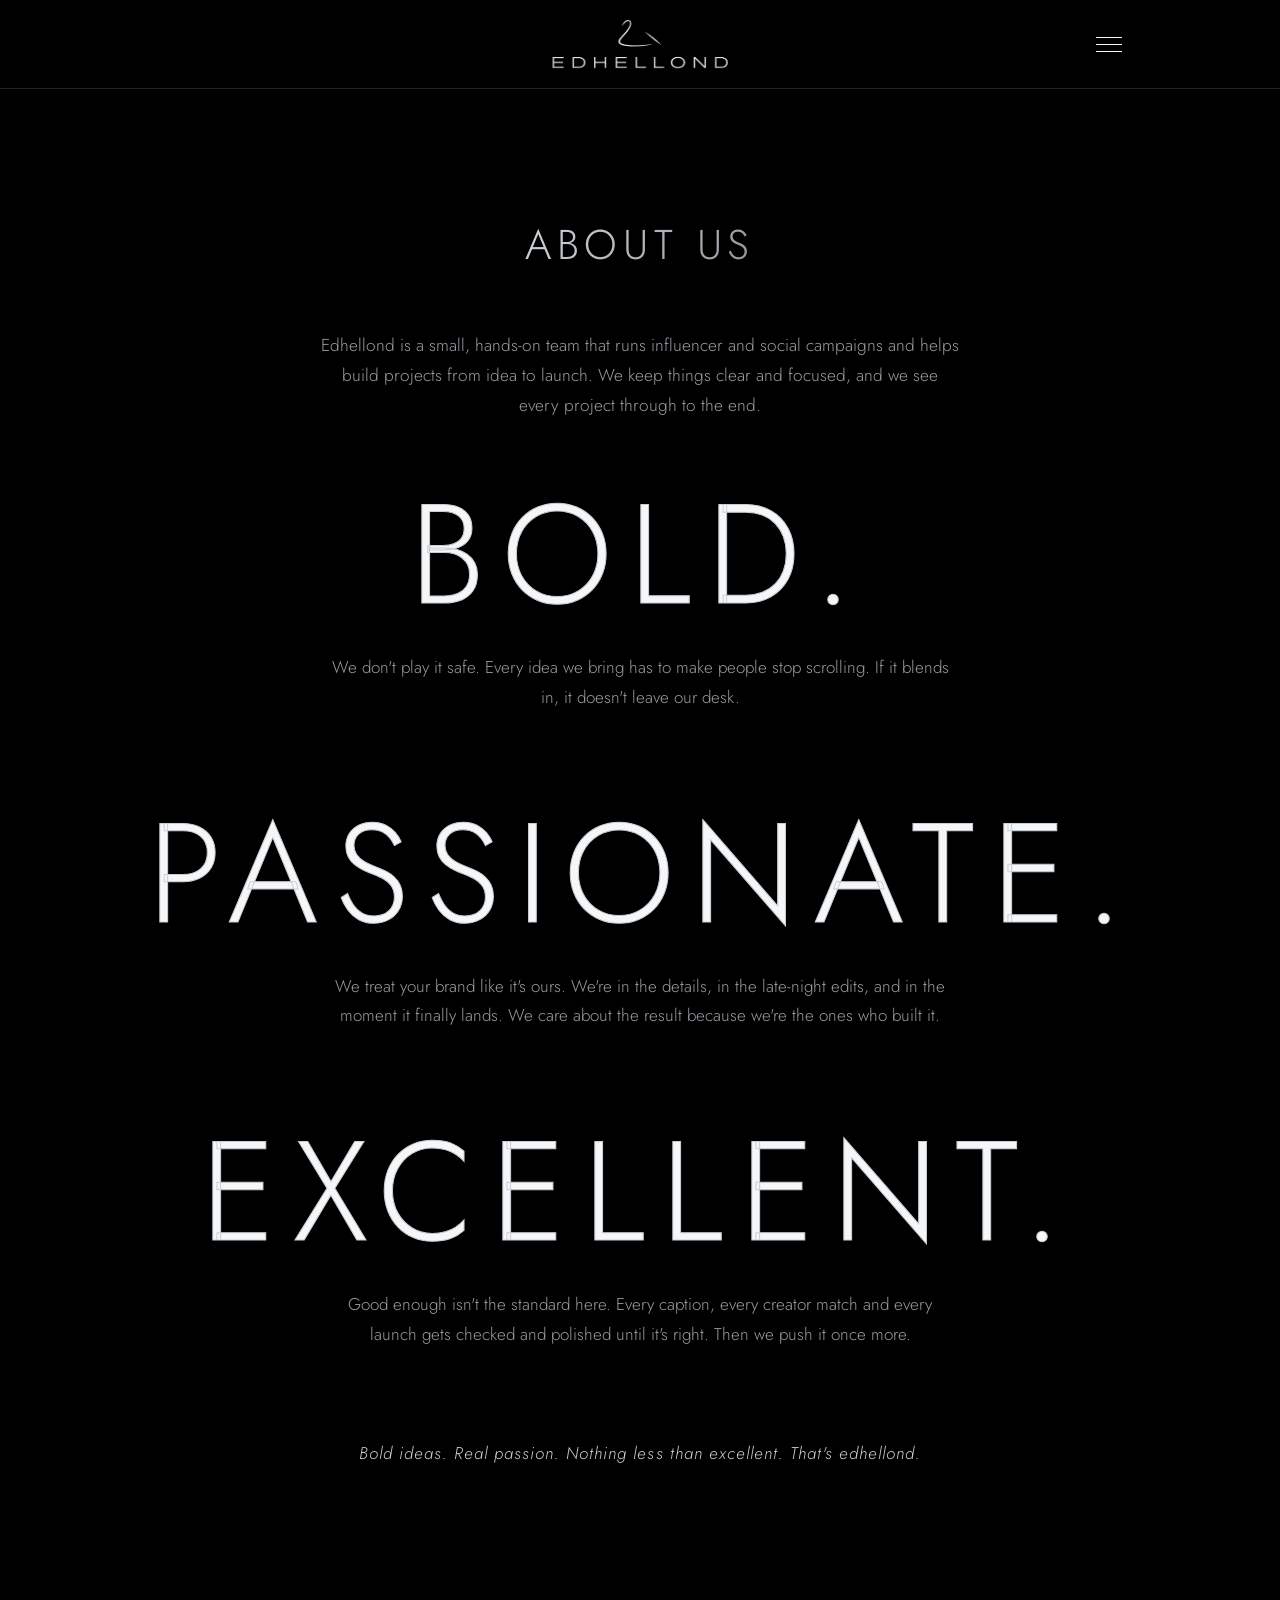
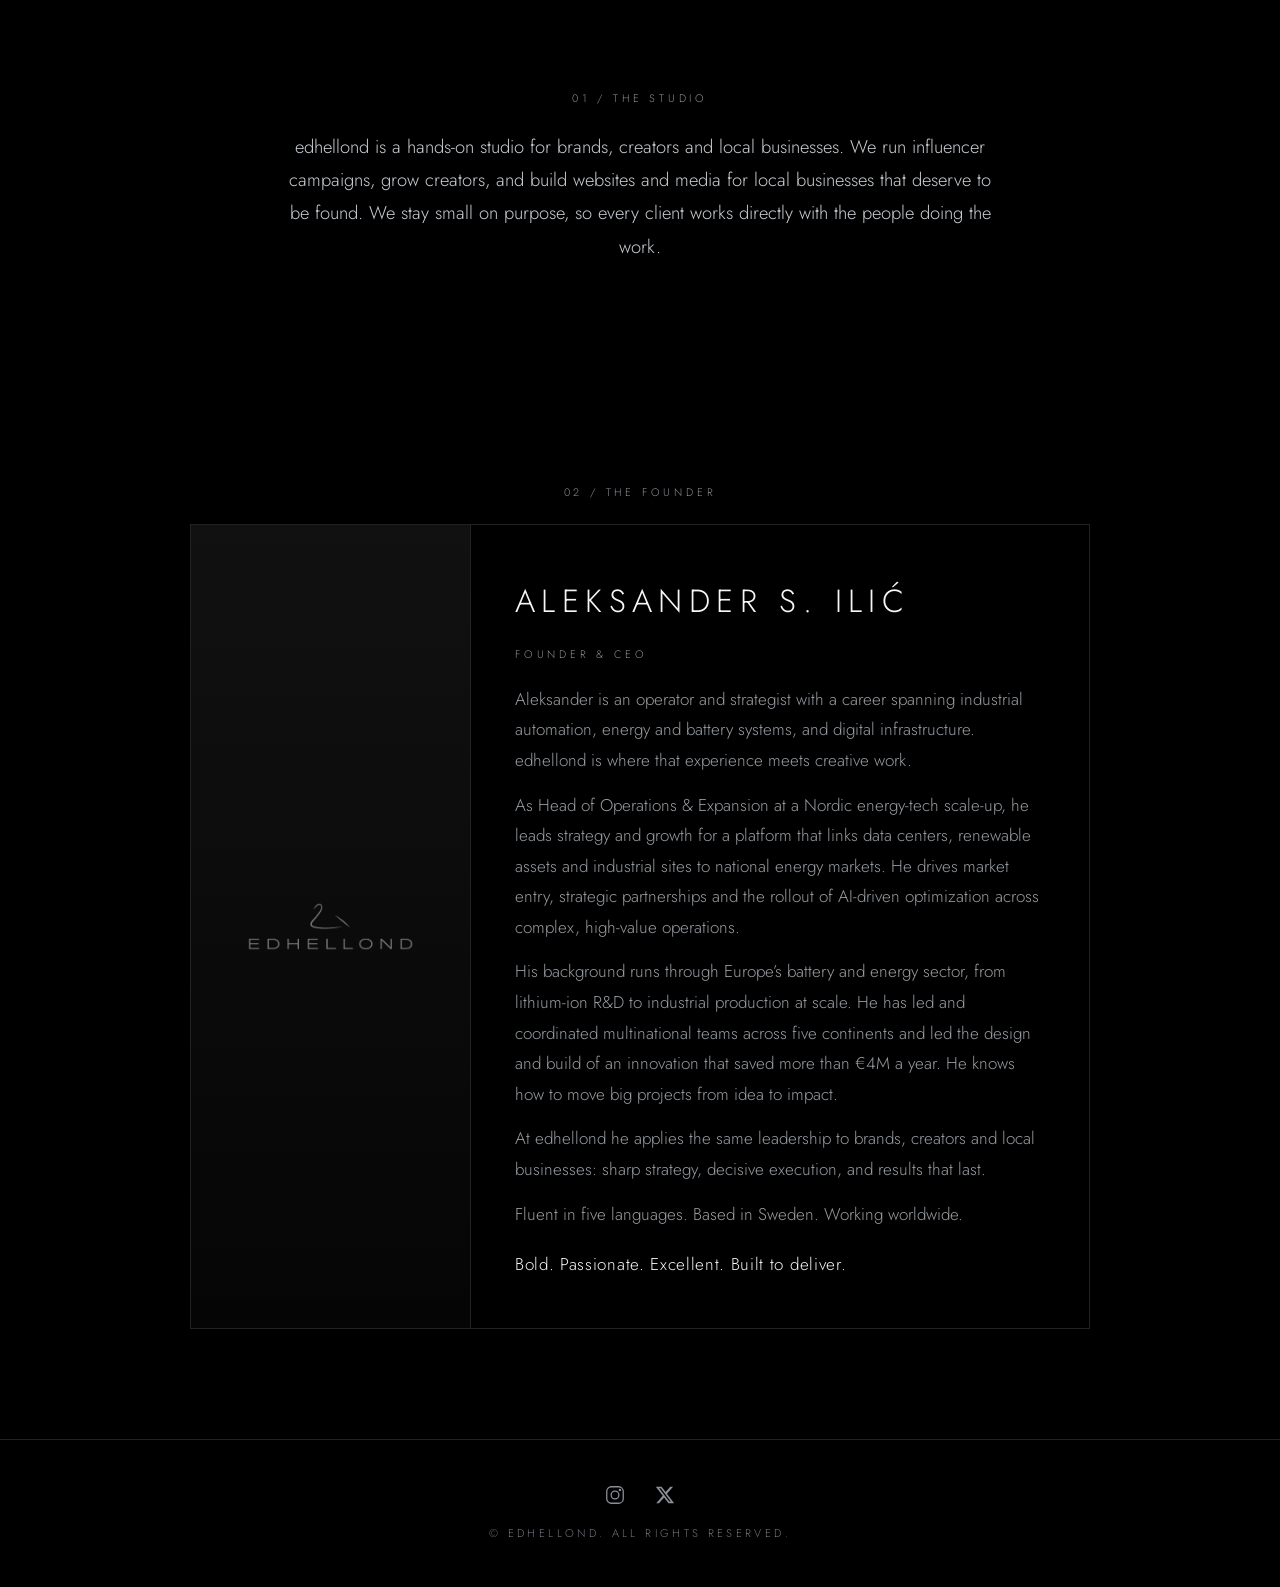
==== about.html @ 2d98a07f "Founder bio" ====
<!DOCTYPE html>
<html lang="en">
<head>
  <meta charset="UTF-8">
  <meta name="viewport" content="width=device-width, initial-scale=1.0">
  <title>About us | edhellond studio</title>
  <link rel="icon" href="/assets/logo.png">
  <meta name="description" content="Edhellond helps with influencer marketing, social media management, and project development. From campaigns to custom builds.">
  <link rel="preconnect" href="https://fonts.googleapis.com">
  <link href="https://fonts.googleapis.com/css2?family=Jost:wght@300;400&display=swap" rel="stylesheet">
  <link href="https://fonts.googleapis.com/css2?family=Montserrat:wght@300&text=J&display=swap" rel="stylesheet">
  <link rel="stylesheet" href="/styles.css?v=15">
  <link rel="canonical" href="https://edhellond.com/about.html">
  <meta property="og:type" content="website">
  <meta property="og:site_name" content="Edhellond">
  <meta property="og:title" content="Campaigns that move people. Projects that actually ship.">
  <meta property="og:description" content="Edhellond runs influencer campaigns, builds projects, and gets local businesses online with websites, Google and socials. Bold. Passionate. Excellent.">
  <meta property="og:url" content="https://edhellond.com/about.html">
  <meta property="og:image" content="https://edhellond.com/assets/share.png">
  <meta property="og:image:width" content="1200">
  <meta property="og:image:height" content="630">
  <meta name="twitter:card" content="summary_large_image">
  <meta name="twitter:site" content="@edhellondstudio">
  <meta name="twitter:title" content="Campaigns that move people. Projects that actually ship.">
  <meta name="twitter:description" content="Edhellond runs influencer campaigns, builds projects, and gets local businesses online with websites, Google and socials. Bold. Passionate. Excellent.">
  <meta name="twitter:image" content="https://edhellond.com/assets/share.png">
</head>
<body>
  <header>
    <div class="container" style="display:flex; justify-content:space-between; align-items:center;">
      <a href="/" class="logo"><img src="/assets/logo.png" alt="Edhellond"></a>
      <nav style="display:flex; align-items:center;">
        <button class="menu-btn" aria-label="Open menu"><span></span><span></span><span></span></button>
      </nav>
    </div>
  </header>

  <main>
    <section class="page">
      <div class="container">
        <h1>About us</h1>
        <div class="prose"><p>Edhellond is a small, hands-on team that runs influencer and social campaigns and helps build projects from idea to launch. We keep things clear and focused, and we see every project through to the end.</p></div>
      </div>
    </section>
    <section class="values">
      <div class="container">
        <div class="v reveal"><div class="word">Bold.</div><p>We don't play it safe. Every idea we bring has to make people stop scrolling. If it blends in, it doesn't leave our desk.</p></div>
        <div class="v reveal"><div class="word">Passionate.</div><p>We treat your brand like it's ours. We're in the details, in the late-night edits, and in the moment it finally lands. We care about the result because we're the ones who built it.</p></div>
        <div class="v reveal"><div class="word">Excellent.</div><p>Good enough isn't the standard here. Every caption, every creator match and every launch gets checked and polished until it's right. Then we push it once more.</p></div>
        <p class="closing reveal">Bold ideas. Real passion. Nothing less than excellent. That's edhellond.</p>
      </div>
    </section>

    <section class="studio">
      <div class="container reveal">
        <span class="chap">01 / The studio</span>
        <p class="lead">edhellond is a hands-on studio for brands, creators and local businesses. We run influencer campaigns, grow creators, and build websites and media for local businesses that deserve to be found. We stay small on purpose, so every client works directly with the people doing the work.</p>
      </div>
    </section>

    <section class="founder">
      <div class="container reveal">
        <span class="chap">02 / The founder</span>
        <div class="fcard">
          <div class="fimg"><img src="/assets/logo.png" alt=""></div>
          <div class="ftext">
            <h3>Aleksander S. Ilić</h3>
            <span class="role">Founder &amp; CEO</span>
            <p>Aleksander is an operator and strategist with a career spanning industrial automation, energy and battery systems, and digital infrastructure. edhellond is where that experience meets creative work.</p>
            <p>As Head of Operations &amp; Expansion at a Nordic energy-tech scale-up, he leads strategy and growth for a platform that links data centers, renewable assets and industrial sites to national energy markets. He drives market entry, strategic partnerships and the rollout of AI-driven optimization across complex, high-value operations.</p>
            <p>His background runs through Europe’s battery and energy sector, from lithium-ion R&amp;D to industrial production at scale. He has led and coordinated multinational teams across five continents and led the design and build of an innovation that saved more than €4M a year. He knows how to move big projects from idea to impact.</p>
            <p>At edhellond he applies the same leadership to brands, creators and local businesses: sharp strategy, decisive execution, and results that last.</p>
            <p>Fluent in five languages. Based in Sweden. Working worldwide.</p>
            <p class="sign">Bold. Passionate. Excellent. Built to deliver.</p>
          </div>
        </div>
      </div>
    </section>

  </main>

  <footer>
    <div class="container">
      <div class="social"><a href="https://instagram.com/edhellond.studio" target="_blank" rel="noopener" aria-label="Instagram"><svg viewBox="0 0 24 24" width="22" height="22" fill="none" stroke="currentColor" stroke-width="1.4" aria-hidden="true"><rect x="3" y="3" width="18" height="18" rx="5"/><circle cx="12" cy="12" r="4.2"/><circle cx="17.4" cy="6.6" r="0.6" fill="currentColor"/></svg></a><a href="https://x.com/edhellondstudio" target="_blank" rel="noopener" aria-label="X"><svg viewBox="0 0 24 24" width="22" height="22" fill="currentColor" aria-hidden="true"><path d="M17.75 3h3.07l-6.7 7.66L22 21h-6.17l-4.83-6.32L5.47 21H2.4l7.17-8.2L2 3h6.33l4.37 5.77L17.75 3zm-1.08 16.2h1.7L7.4 4.73H5.58L16.67 19.2z"/></svg></a></div>
      <p>© Edhellond. All rights reserved.</p>
    </div>
  </footer>
  <div class="backdrop" onclick="toggleMenu(false)"></div>
  <aside class="side-menu" aria-label="Menu">
    <div class="top"><img src="/assets/logo.png" alt="Edhellond"><button class="menu-close" aria-label="Close menu" onclick="event.stopPropagation();toggleMenu(false)">&times;</button></div>
    <a class="item" href="/services.html">Services</a>
    <a class="item" href="/creators.html">Creators</a>
    <a class="item" href="/how.html">How we work</a>
    <a class="item" href="/about.html">About us</a>
    <a class="item" href="/contact.html">Contact</a>
    <a class="item" href="/faq.html">FAQs</a>
  </aside>
  <script>
    (function(){
      var menu=document.querySelector('.side-menu'),bd=document.querySelector('.backdrop'),btn=document.querySelector('.menu-btn'),pinned=false,t;
      function set(o){menu.classList.toggle('open',o);bd.classList.toggle('open',o&&pinned);}
      function enter(){clearTimeout(t);if(!pinned)set(true);}
      function leave(){if(pinned)return;t=setTimeout(function(){set(false);},250);}
      window.toggleMenu=function(o){pinned=!!o;set(!!o);};
      btn.addEventListener('mouseenter',enter);btn.addEventListener('mouseleave',leave);
      menu.addEventListener('mouseenter',enter);menu.addEventListener('mouseleave',leave);
      btn.addEventListener('click',function(e){e.stopPropagation();toggleMenu(true);});
      document.addEventListener('click',function(e){if(pinned&&!menu.contains(e.target))toggleMenu(false);});
      document.addEventListener('keydown',function(e){if(e.key==='Escape')toggleMenu(false);});
    })();
  </script>
  <script>
    (function(){
      var io=new IntersectionObserver(function(es){es.forEach(function(e){if(e.isIntersecting){e.target.classList.add('in');e.target.querySelectorAll('.word').forEach(function(w){w.classList.add('on');});}});},{threshold:.2});
      document.querySelectorAll('.reveal').forEach(function(el){io.observe(el);});
    })();
  </script>
</body>
</html>
---- styles.css ----
:root {
      --bg: #000;
      --surface: #0c0d0e;
      --surface-2: #121416;
      --text: #e9ebed;
      --muted: #979ca1;
      --silver: #c9ced3;
      --silver-hi: #f4f6f8;
      --silver-lo: #6f757b;
      --border: #1f2326;
      --metal: linear-gradient(135deg, #f4f6f8 0%, #c9ced3 40%, #8a9096 65%, #e3e6e9 100%);
    }
    * { box-sizing: border-box; margin: 0; padding: 0; }
    html { scroll-behavior: smooth; }
    body {
      background: var(--bg);
      color: var(--text);
      font-family: "Jost", system-ui, -apple-system, "Segoe UI", Roboto, Helvetica, Arial, sans-serif;
      font-weight: 300;
      line-height: 1.75;
      font-size: 17px;
      -webkit-font-smoothing: antialiased;
    }
    .container { max-width: 1040px; margin: 0 auto; padding: 0 28px; }
    header {
      position: sticky; top: 0; z-index: 10;
      padding: 18px 0;
      background: rgba(0,0,0,0.85);
      backdrop-filter: blur(10px);
      border-bottom: 1px solid var(--border);
    }
    .logo { display: block; line-height: 0; }
    .logo img { height: 52px; width: auto; display: block; }
    nav a {
      color: var(--muted); text-decoration: none; margin-left: 36px;
      font-size: 0.75rem; letter-spacing: 0.3em; text-transform: uppercase;
      transition: color 0.3s;
    }
    nav a:hover { color: var(--silver-hi); }
    .hero {
      padding: 160px 0 130px; text-align: center;
      background: radial-gradient(ellipse at 50% 0%, rgba(201,206,211,0.08), transparent 60%);
      border-bottom: 1px solid var(--border);
    }
    .eyebrow {
      display: inline-block; font-size: 0.72rem; letter-spacing: 0.4em;
      text-transform: uppercase; color: var(--silver-lo); margin-bottom: 32px;
    }
    .hero h1 {
      font-size: clamp(1.9rem, 4.6vw, 3.4rem);
      font-weight: 300; letter-spacing: 0.12em; text-transform: uppercase;
      line-height: 1.25; margin-bottom: 32px;
      background: var(--metal); -webkit-background-clip: text; background-clip: text; color: transparent;
    }
    .hero h1 .j { font-family: "Montserrat", "Jost", sans-serif; font-weight: 300; display: inline-block; line-height: 1em; clip-path: inset(-1em -1em 0.142em -1em); }
    .hero p { font-size: 1.1rem; color: var(--muted); max-width: 580px; margin: 0 auto 48px; }
    .btn {
      display: inline-block; background: transparent; color: var(--silver-hi);
      border: 1px solid var(--silver-lo); padding: 15px 40px; text-decoration: none;
      font-weight: 400; font-size: 0.75rem; letter-spacing: 0.3em; text-transform: uppercase;
      transition: background 0.3s, color 0.3s, border-color 0.3s;
    }
    .btn:hover { background: var(--silver-hi); color: #000; border-color: var(--silver-hi); }
    section { padding: 110px 0; }
    h2 {
      font-size: 0.82rem; font-weight: 400; letter-spacing: 0.4em; text-transform: uppercase;
      color: var(--silver); margin-bottom: 60px; text-align: center;
    }
    h2::after { content: ""; display: block; width: 40px; height: 1px; margin: 20px auto 0; background: var(--metal); }
    .services {
      display: grid; grid-template-columns: repeat(auto-fit, minmax(280px, 1fr));
      gap: 1px; background: var(--border); border: 1px solid var(--border);
    }
    .card { background: var(--surface); padding: 48px 38px; transition: background 0.3s; }
    .card:hover { background: var(--surface-2); }
    .card h3 {
      margin-bottom: 16px; font-weight: 400; font-size: 0.9rem;
      color: var(--silver-hi); letter-spacing: 0.22em; text-transform: uppercase;
    }
    .card p { color: var(--muted); font-size: 0.98rem; }
    .contact {
      text-align: center; background: linear-gradient(180deg, var(--surface-2), var(--surface));
      border: 1px solid var(--border); padding: 80px 32px;
    }
    footer {
      padding: 44px 0; text-align: center; color: var(--silver-lo);
      font-size: 0.7rem; letter-spacing: 0.3em; text-transform: uppercase;
      border-top: 1px solid var(--border);
    }
    @media (max-width: 600px) {
      .hero { padding: 100px 0 80px; }
      .logo img { height: 40px; }
      nav { display: none; }
    }
    .menu-btn { background: none; border: 0; cursor: pointer; padding: 10px; margin-left: 28px; display: flex; flex-direction: column; gap: 6px; }
    .menu-btn span { display: block; width: 26px; height: 1px; background: var(--silver-hi); }
    .side-menu {
      position: fixed; top: 0; right: 0; height: 100vh; width: min(360px, 86vw); z-index: 50;
      background: #000; border-left: 1px solid var(--silver-lo);
      transform: translateX(100%); transition: transform 0.4s ease;
      padding: 32px 40px; display: flex; flex-direction: column;
    }
    .side-menu.open { transform: translateX(0); }
    .side-menu .top { display: flex; justify-content: space-between; align-items: center; margin-bottom: 64px; }
    .side-menu .top img { height: 34px; }
    .menu-close { background: none; border: 0; color: var(--silver-hi); font-size: 1.6rem; font-weight: 300; cursor: pointer; line-height: 1; }
    .side-menu a.item {
      color: var(--silver-hi); text-decoration: none; font-size: 0.9rem; letter-spacing: 0.3em;
      text-transform: uppercase; padding: 14px 0; position: relative; width: fit-content;
    }
    .side-menu a.item::after { content: ""; position: absolute; left: 0; bottom: 8px; height: 1px; width: 0; background: var(--metal); transition: width 0.3s; }
    .side-menu a.item:hover::after { width: 32px; }
    .backdrop { position: fixed; inset: 0; background: rgba(0,0,0,0.6); opacity: 0; pointer-events: none; transition: opacity 0.4s; z-index: 40; }
    .backdrop.open { opacity: 1; pointer-events: auto; }
    .page { padding: 120px 0 64px; }
    .page h1 { font-size: clamp(1.6rem, 3.6vw, 2.6rem); font-weight: 300; letter-spacing: 0.14em; text-transform: uppercase; text-align: center; margin-bottom: 48px; background: var(--metal); -webkit-background-clip: text; background-clip: text; color: transparent; }
    .page .prose { max-width: 640px; margin: 0 auto; color: var(--muted); font-size: 1.08rem; text-align: center; }
    .page .prose a { color: var(--silver-hi); }
    .faq { max-width: 680px; margin: 0 auto; border-top: 1px solid var(--border); }
    .faq div { padding: 28px 0; border-bottom: 1px solid var(--border); }
    .faq h3 { font-weight: 400; font-size: 0.9rem; letter-spacing: 0.22em; text-transform: uppercase; color: var(--silver-hi); margin-bottom: 8px; }
    .faq p { color: var(--muted); }
    @media (max-width: 600px) { nav a { display: none; } nav { display: flex !important; } }
    header { position: sticky; }
    header .container { position: static; justify-content: flex-end !important; min-height: 52px; }
    header .logo { position: absolute; left: 50vw; top: 50%; transform: translate(-50%, -50%); }
    @media (max-width: 600px) { header .container { min-height: 40px; } }
    /* v4 bold expansion */
    .hero h1 { font-size: clamp(2.4rem, 6.4vw, 5.6rem); line-height: 1.08; }
    .hero h1 .ln { display:block; opacity:0; transform:translateY(24px); animation: rise 1s ease forwards; }
    .hero h1 .ln:nth-child(2){ animation-delay:.35s; }
    @keyframes rise { to { opacity:1; transform:none; } }
    .ticker { overflow:hidden; border-top:1px solid var(--border); border-bottom:1px solid var(--border); padding:26px 0; white-space:nowrap; }
    .ticker .track { display:inline-block; animation: tick 28s linear infinite; }
    .ticker span { font-size: clamp(1.6rem,4vw,3rem); letter-spacing:.25em; text-transform:uppercase; color:transparent; -webkit-text-stroke:1px var(--silver); margin-right:.8em; }
    @keyframes tick { to { transform: translateX(-50%); } }
    .values .word { font-size: clamp(3rem, 11vw, 9rem); letter-spacing:.12em; text-transform:uppercase; color:transparent; -webkit-text-stroke:1px var(--silver); transition: color 1s ease; line-height:1; text-align:center; }
    .values .word.on { color: var(--silver-hi); }
    .values .v { margin-bottom:90px; }
    .values .v p { max-width:620px; margin:28px auto 0; text-align:center; color:var(--muted); }
    .closing { text-align:center; color:var(--silver); font-style:italic; letter-spacing:.06em; max-width:700px; margin:56px auto 0; }
    .sub { text-align:center; color:var(--muted); max-width:640px; margin:-30px auto 50px; }
    .center { text-align:center; margin-top:44px; }
    .steps { display:grid; grid-template-columns:repeat(auto-fit,minmax(240px,1fr)); gap:40px; counter-reset:s; }
    .steps div { border-top:1px solid var(--silver-lo); padding-top:26px; }
    .steps div::before { counter-increment:s; content:"0" counter(s); display:block; font-size:2.4rem; color:transparent; -webkit-text-stroke:1px var(--silver); margin-bottom:14px; }
    .steps h3 { font-weight:400; font-size:.9rem; letter-spacing:.22em; text-transform:uppercase; color:var(--silver-hi); margin-bottom:12px; }
    .steps p { color:var(--muted); }
    .reveal { opacity:0; transform:translateY(30px); transition: opacity 1s ease, transform 1s ease; }
    .reveal.in { opacity:1; transform:none; }
    .social { display:flex; gap:28px; justify-content:center; margin-top:28px; font-size:.75rem; letter-spacing:.3em; text-transform:uppercase; }
    .social a { color:var(--silver); text-decoration:none; border-bottom:1px solid var(--silver-lo); padding-bottom:4px; }
    .social .soon { color:var(--silver-lo); }
    footer .social { margin:0 0 18px; }
    .logo img { animation: shimmer 6s ease-in-out infinite; }
    @keyframes shimmer { 0%,100%{filter:brightness(1)} 50%{filter:brightness(1.35)} }
    @media (prefers-reduced-motion: reduce){ .reveal,.hero h1 .ln{opacity:1;transform:none;animation:none} .ticker .track,.logo img{animation:none} }
    #creators .card:last-child { grid-column: 1 / -1; }
    .hero h1 .ln, .hero h1 .j { background: var(--metal); -webkit-background-clip: text; background-clip: text; color: transparent; }
    .services.four { grid-template-columns: repeat(auto-fit, minmax(220px, 1fr)); }
    .social a { border:0; padding:0; color:#8a9096; display:inline-flex; transition: color .3s, transform .3s; }
    .social a:hover { color:#f4f6f8; transform: translateY(-2px); }
    .chap { display:block; text-align:center; font-size:.68rem; letter-spacing:.35em; text-transform:uppercase; color:#8a9096; margin-bottom:22px; }
    .problem { padding: 40px 0 110px; text-align:center; }
    .problem .pl { font-size: clamp(1.4rem, 3.6vw, 2.6rem); font-weight:300; letter-spacing:.1em; text-transform:uppercase; color:var(--silver); line-height:1.4; }
    .problem .fix { margin-top:34px; font-style:italic; color:#f4f6f8; letter-spacing:.08em; font-size:1.15rem; }
    .cmp { display:grid; grid-template-columns:repeat(auto-fit,minmax(280px,1fr)); gap:1px; background:var(--border); border:1px solid var(--border); max-width:900px; margin:0 auto; }
    .cmp .c { background:#000; padding:48px 40px; }
    .cmp h3 { font-weight:400; font-size:.85rem; letter-spacing:.25em; text-transform:uppercase; margin-bottom:22px; }
    .cmp p { margin-bottom:10px; }
    .cmp .old, .cmp .old h3 { color:#6f757b; }
    .cmp .new, .cmp .new h3 { color:#f4f6f8; }
    body { animation: pagein .4s ease both; }
    @keyframes pagein { from { opacity:0; } to { opacity:1; } }
    .teasers { display:grid; grid-template-columns:repeat(auto-fit,minmax(230px,1fr)); gap:24px; }
    .teaser { display:block; text-decoration:none; border:1px solid var(--border); padding:40px 32px; transition: border-color .4s, background .4s; }
    .teaser:hover { border-color:#8a9096; background:var(--surface); }
    .teaser h3 { font-weight:400; font-size:.9rem; letter-spacing:.25em; text-transform:uppercase; color:#f4f6f8; margin-bottom:14px; }
    .teaser p { color:var(--muted); margin-bottom:28px; }
    .teaser .go { font-size:.7rem; letter-spacing:.3em; text-transform:uppercase; color:#8a9096; }
    .teaser .go i { font-style:normal; display:inline-block; transition: transform .4s; }
    .teaser:hover .go i { transform: translateX(6px); }
    .page + section { padding-top: 0; }
    .teasers { grid-template-columns: repeat(4, 1fr); }
    @media (max-width: 900px) { .teasers { grid-template-columns: repeat(2, 1fr); } }
    @media (max-width: 520px) { .teasers { grid-template-columns: 1fr; } }
    .studio .lead { max-width:720px; margin:0 auto; text-align:center; color:var(--silver); font-size:1.15rem; line-height:1.8; }
    .fcard { display:grid; grid-template-columns: 280px 1fr; border:1px solid var(--border); max-width:900px; margin:0 auto; }
    .fimg { background:linear-gradient(180deg,#111,#050505); display:flex; align-items:center; justify-content:center; min-height:300px; border-right:1px solid var(--border); }
    .fimg img { width:60%; opacity:.5; }
    .ftext { padding:48px 44px; display:flex; flex-direction:column; justify-content:center; }
    .ftext .role { display:block; margin-top:-4px; font-size:.68rem; letter-spacing:.35em; text-transform:uppercase; color:#8a9096; margin-bottom:20px; }
    .ftext h3 { font-weight:300; font-size:2rem; letter-spacing:.2em; text-transform:uppercase; color:#f4f6f8; margin-bottom:20px; }
    .ftext p { color:var(--muted); line-height:1.8; }
    @media (max-width:700px){ .fcard{grid-template-columns:1fr} .fimg{border-right:0;border-bottom:1px solid var(--border);min-height:200px} }
    .ftext p + p { margin-top:14px; } .ftext .sign { color:#f4f6f8; margin-top:20px; letter-spacing:.04em; }
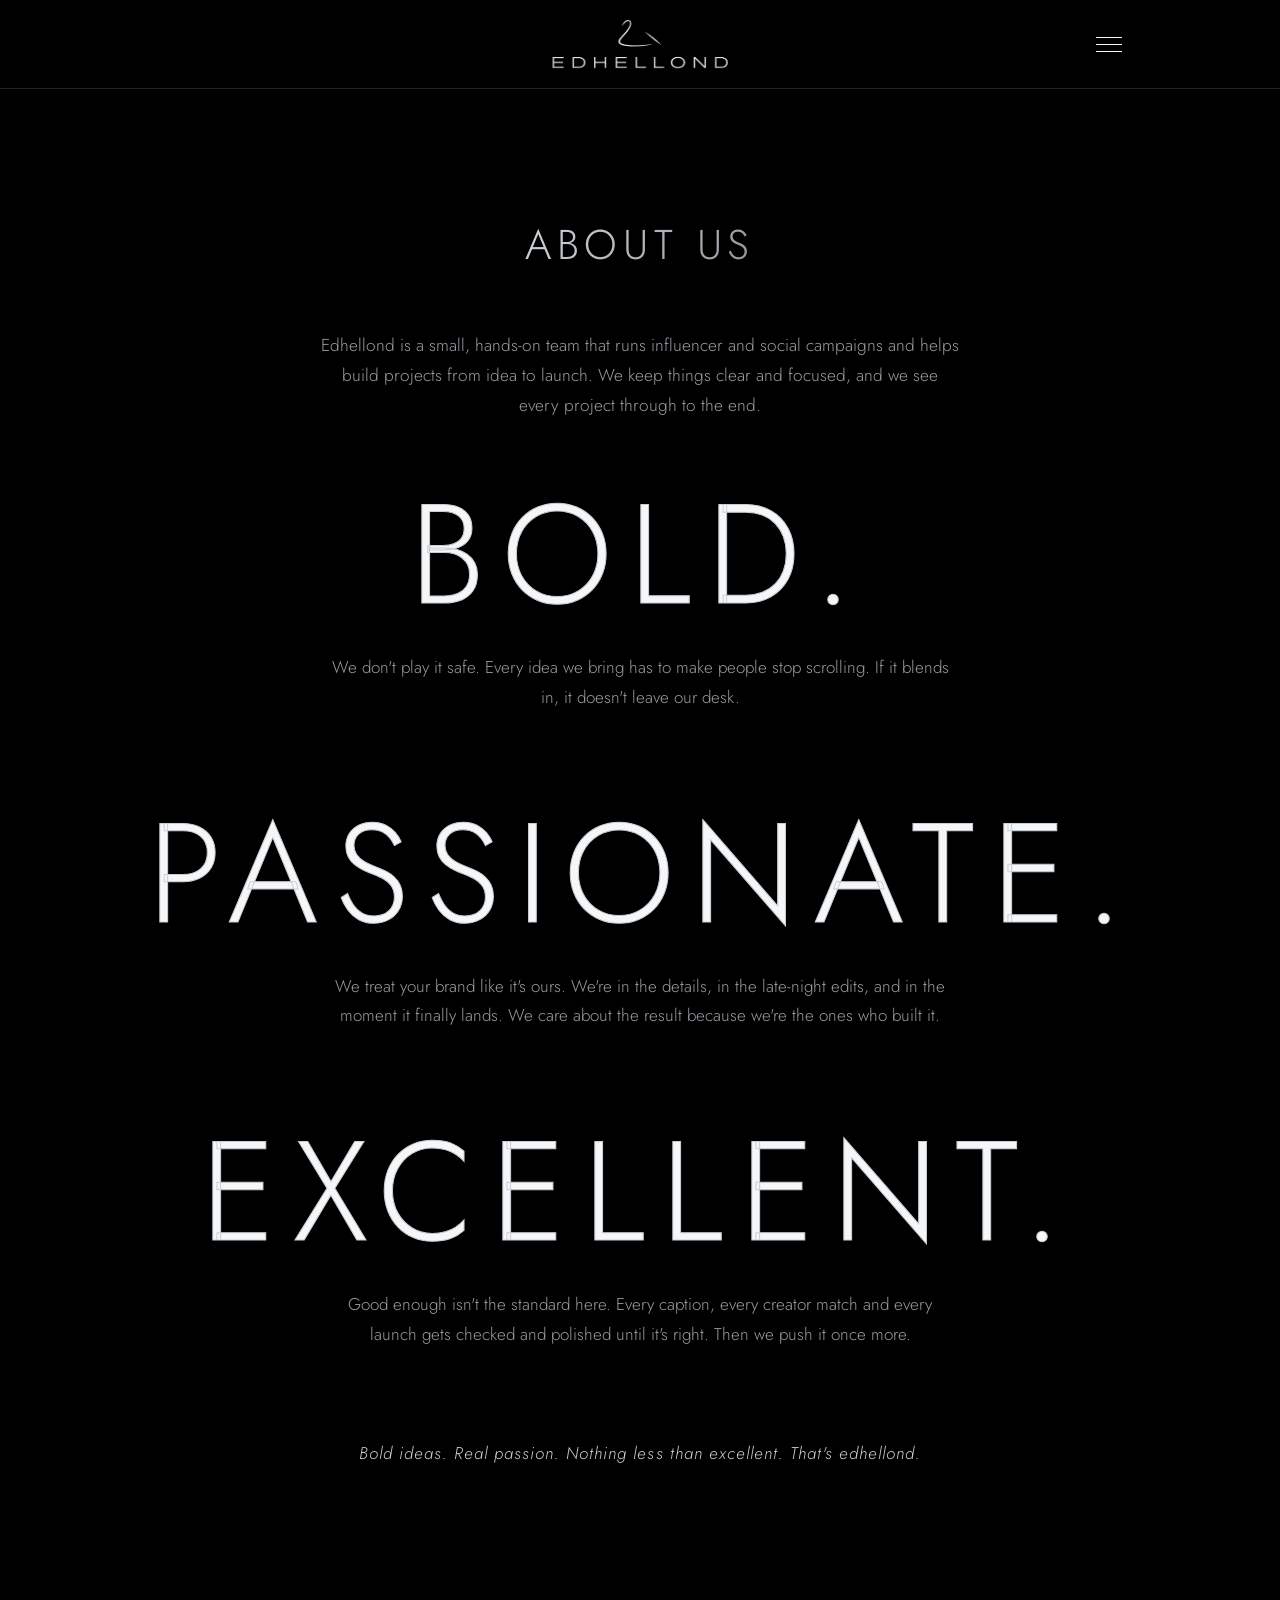
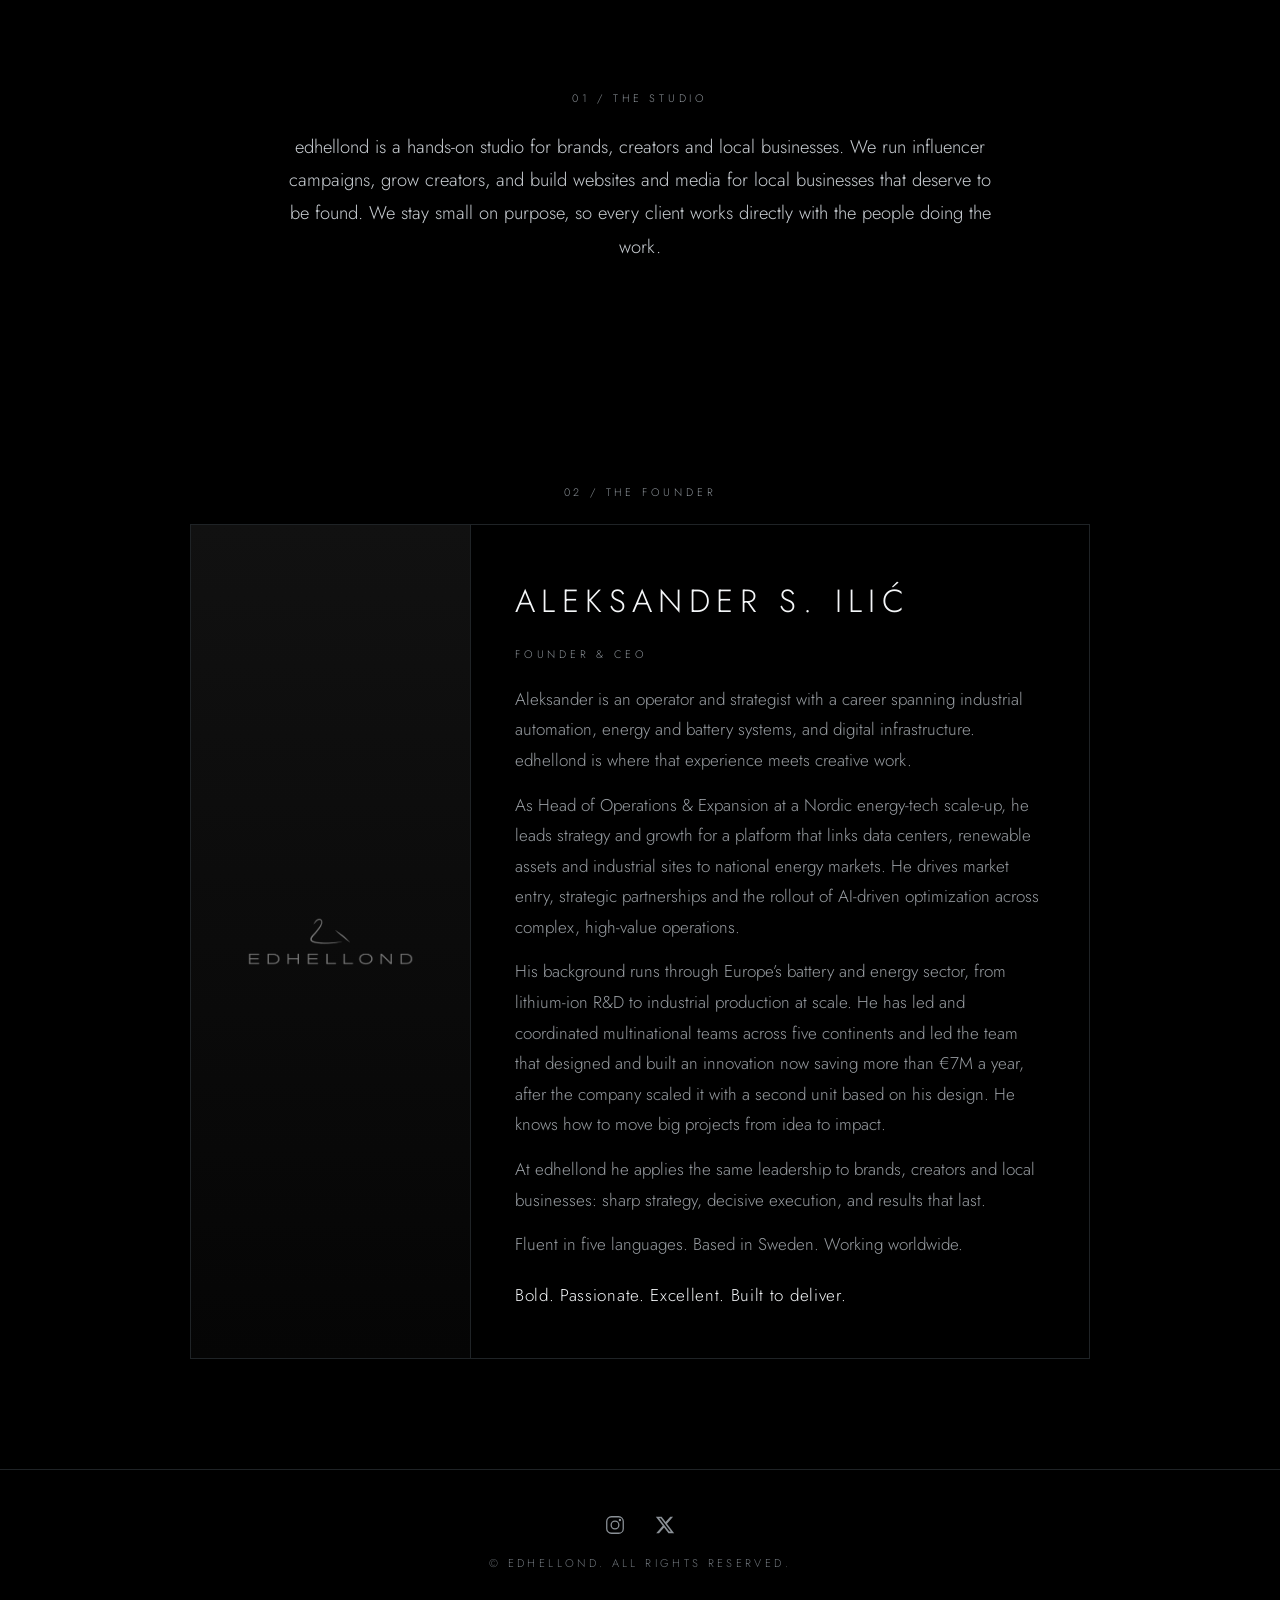
==== commit 9aeb51ce: "Founder bio: team wording, €7M" ====
--- a/about.html
+++ b/about.html
@@ -68,7 +68,7 @@
             <span class="role">Founder &amp; CEO</span>
             <p>Aleksander is an operator and strategist with a career spanning industrial automation, energy and battery systems, and digital infrastructure. edhellond is where that experience meets creative work.</p>
             <p>As Head of Operations &amp; Expansion at a Nordic energy-tech scale-up, he leads strategy and growth for a platform that links data centers, renewable assets and industrial sites to national energy markets. He drives market entry, strategic partnerships and the rollout of AI-driven optimization across complex, high-value operations.</p>
-            <p>His background runs through Europe’s battery and energy sector, from lithium-ion R&amp;D to industrial production at scale. He has led and coordinated multinational teams across five continents and led the design and build of an innovation that saved more than €4M a year. He knows how to move big projects from idea to impact.</p>
+            <p>His background runs through Europe’s battery and energy sector, from lithium-ion R&amp;D to industrial production at scale. He has led and coordinated multinational teams across five continents and led the team that designed and built an innovation now saving more than €7M a year, after the company scaled it with a second unit based on his design. He knows how to move big projects from idea to impact.</p>
             <p>At edhellond he applies the same leadership to brands, creators and local businesses: sharp strategy, decisive execution, and results that last.</p>
             <p>Fluent in five languages. Based in Sweden. Working worldwide.</p>
             <p class="sign">Bold. Passionate. Excellent. Built to deliver.</p>
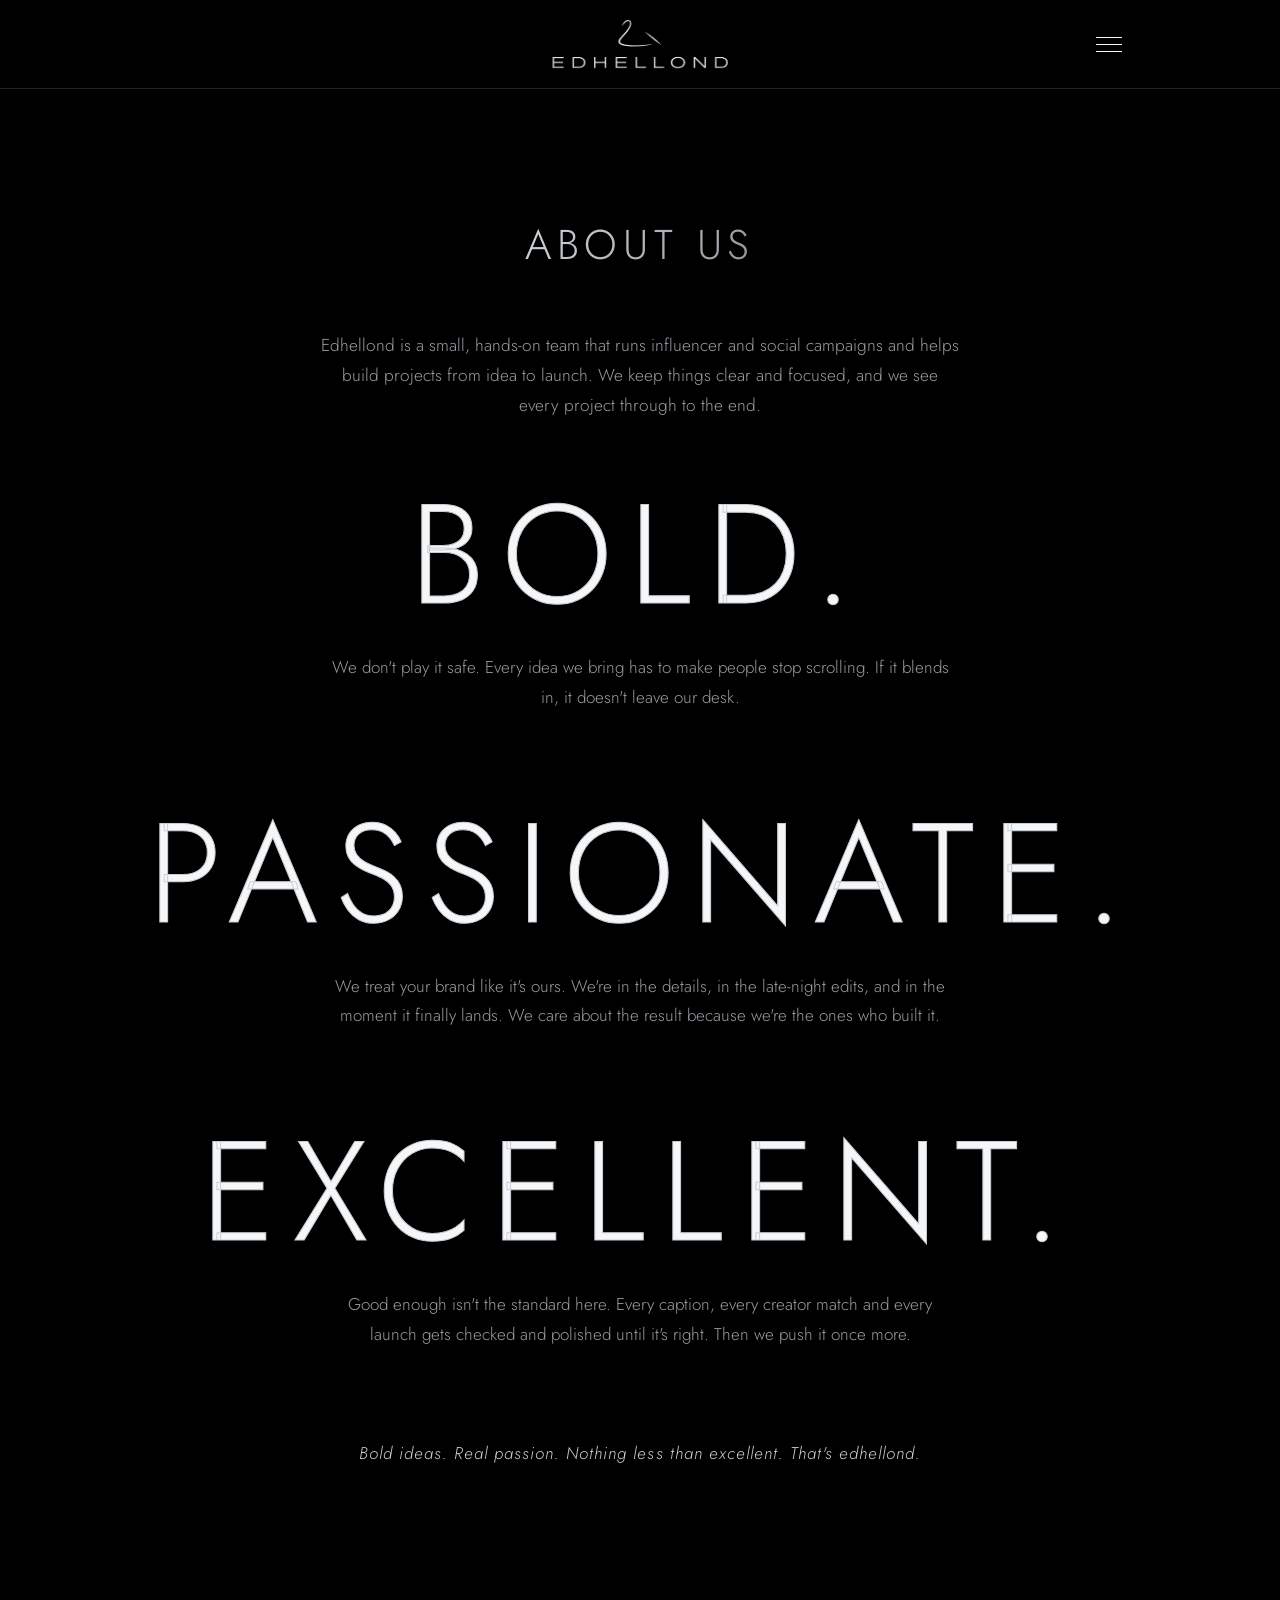
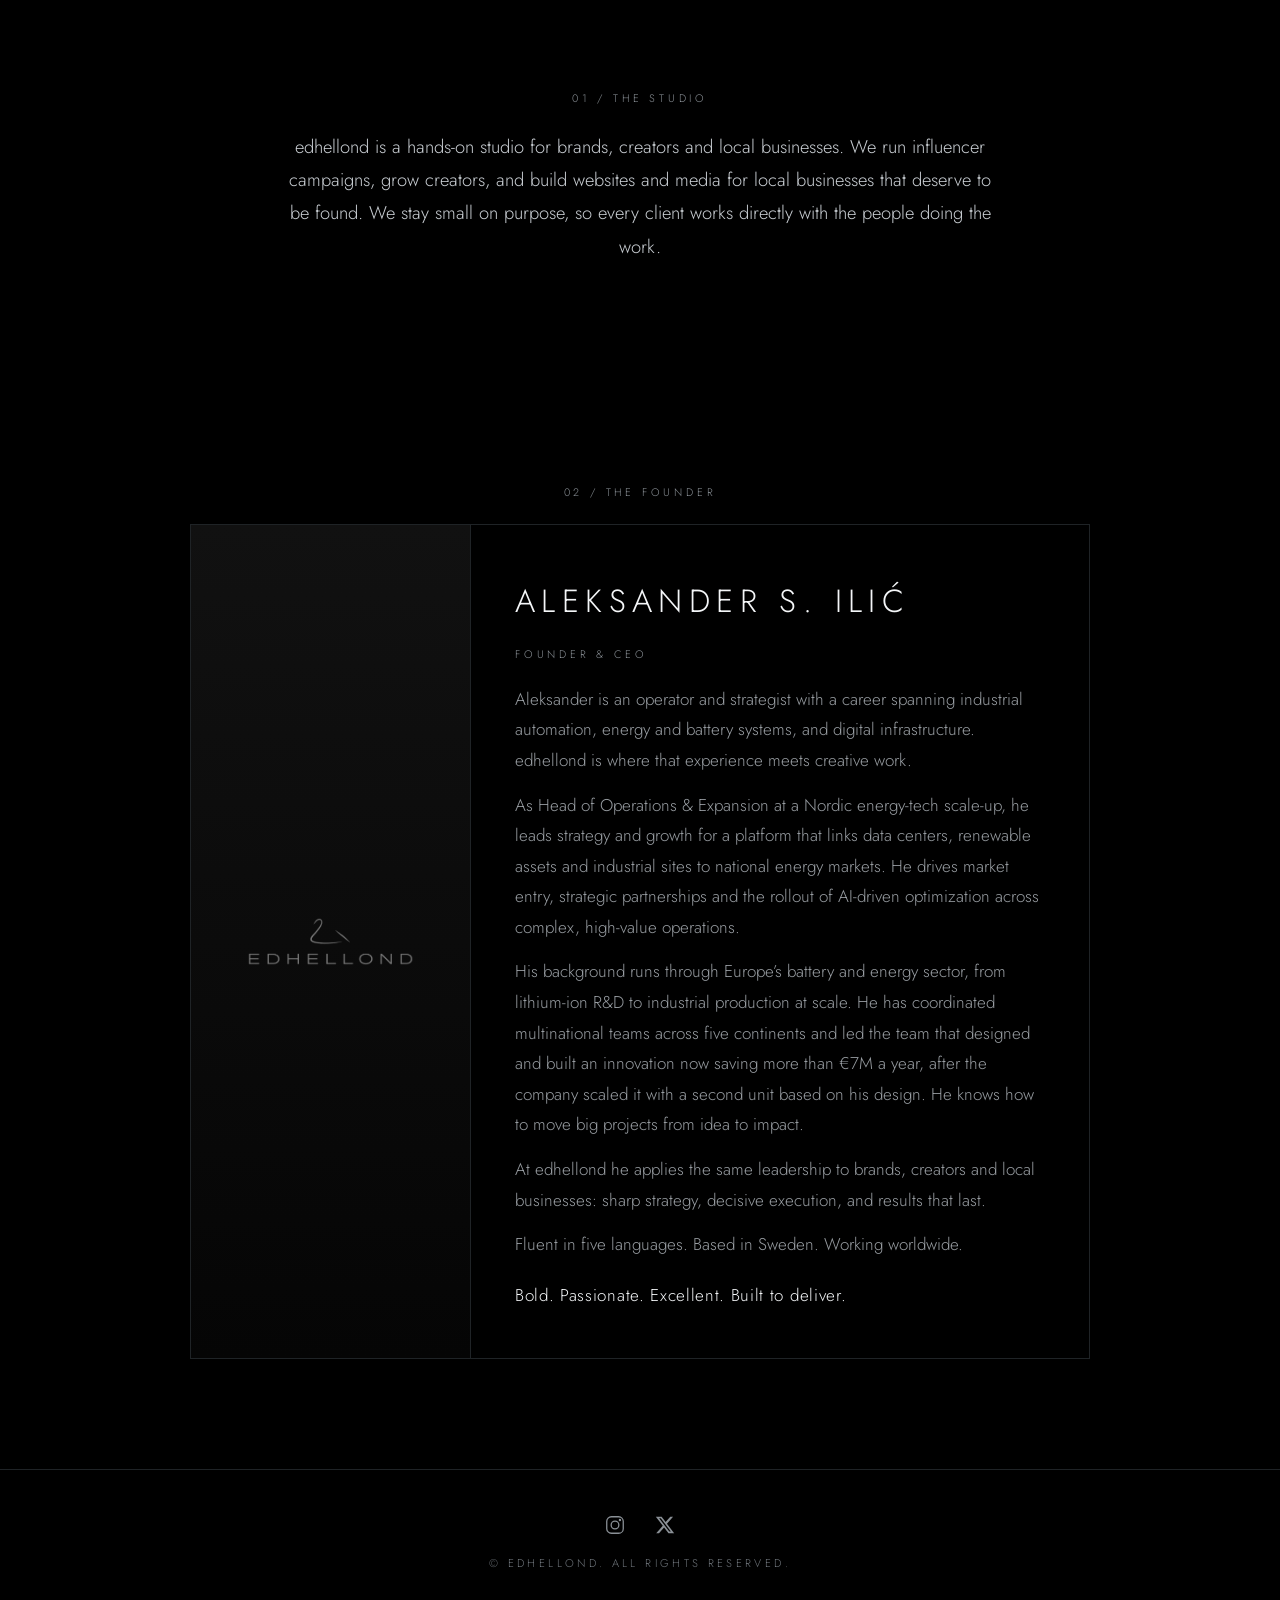
==== commit 1e86cf45: "Founder bio: remove repeated word" ====
--- a/about.html
+++ b/about.html
@@ -68,7 +68,7 @@
             <span class="role">Founder &amp; CEO</span>
             <p>Aleksander is an operator and strategist with a career spanning industrial automation, energy and battery systems, and digital infrastructure. edhellond is where that experience meets creative work.</p>
             <p>As Head of Operations &amp; Expansion at a Nordic energy-tech scale-up, he leads strategy and growth for a platform that links data centers, renewable assets and industrial sites to national energy markets. He drives market entry, strategic partnerships and the rollout of AI-driven optimization across complex, high-value operations.</p>
-            <p>His background runs through Europe’s battery and energy sector, from lithium-ion R&amp;D to industrial production at scale. He has led and coordinated multinational teams across five continents and led the team that designed and built an innovation now saving more than €7M a year, after the company scaled it with a second unit based on his design. He knows how to move big projects from idea to impact.</p>
+            <p>His background runs through Europe’s battery and energy sector, from lithium-ion R&amp;D to industrial production at scale. He has coordinated multinational teams across five continents and led the team that designed and built an innovation now saving more than €7M a year, after the company scaled it with a second unit based on his design. He knows how to move big projects from idea to impact.</p>
             <p>At edhellond he applies the same leadership to brands, creators and local businesses: sharp strategy, decisive execution, and results that last.</p>
             <p>Fluent in five languages. Based in Sweden. Working worldwide.</p>
             <p class="sign">Bold. Passionate. Excellent. Built to deliver.</p>
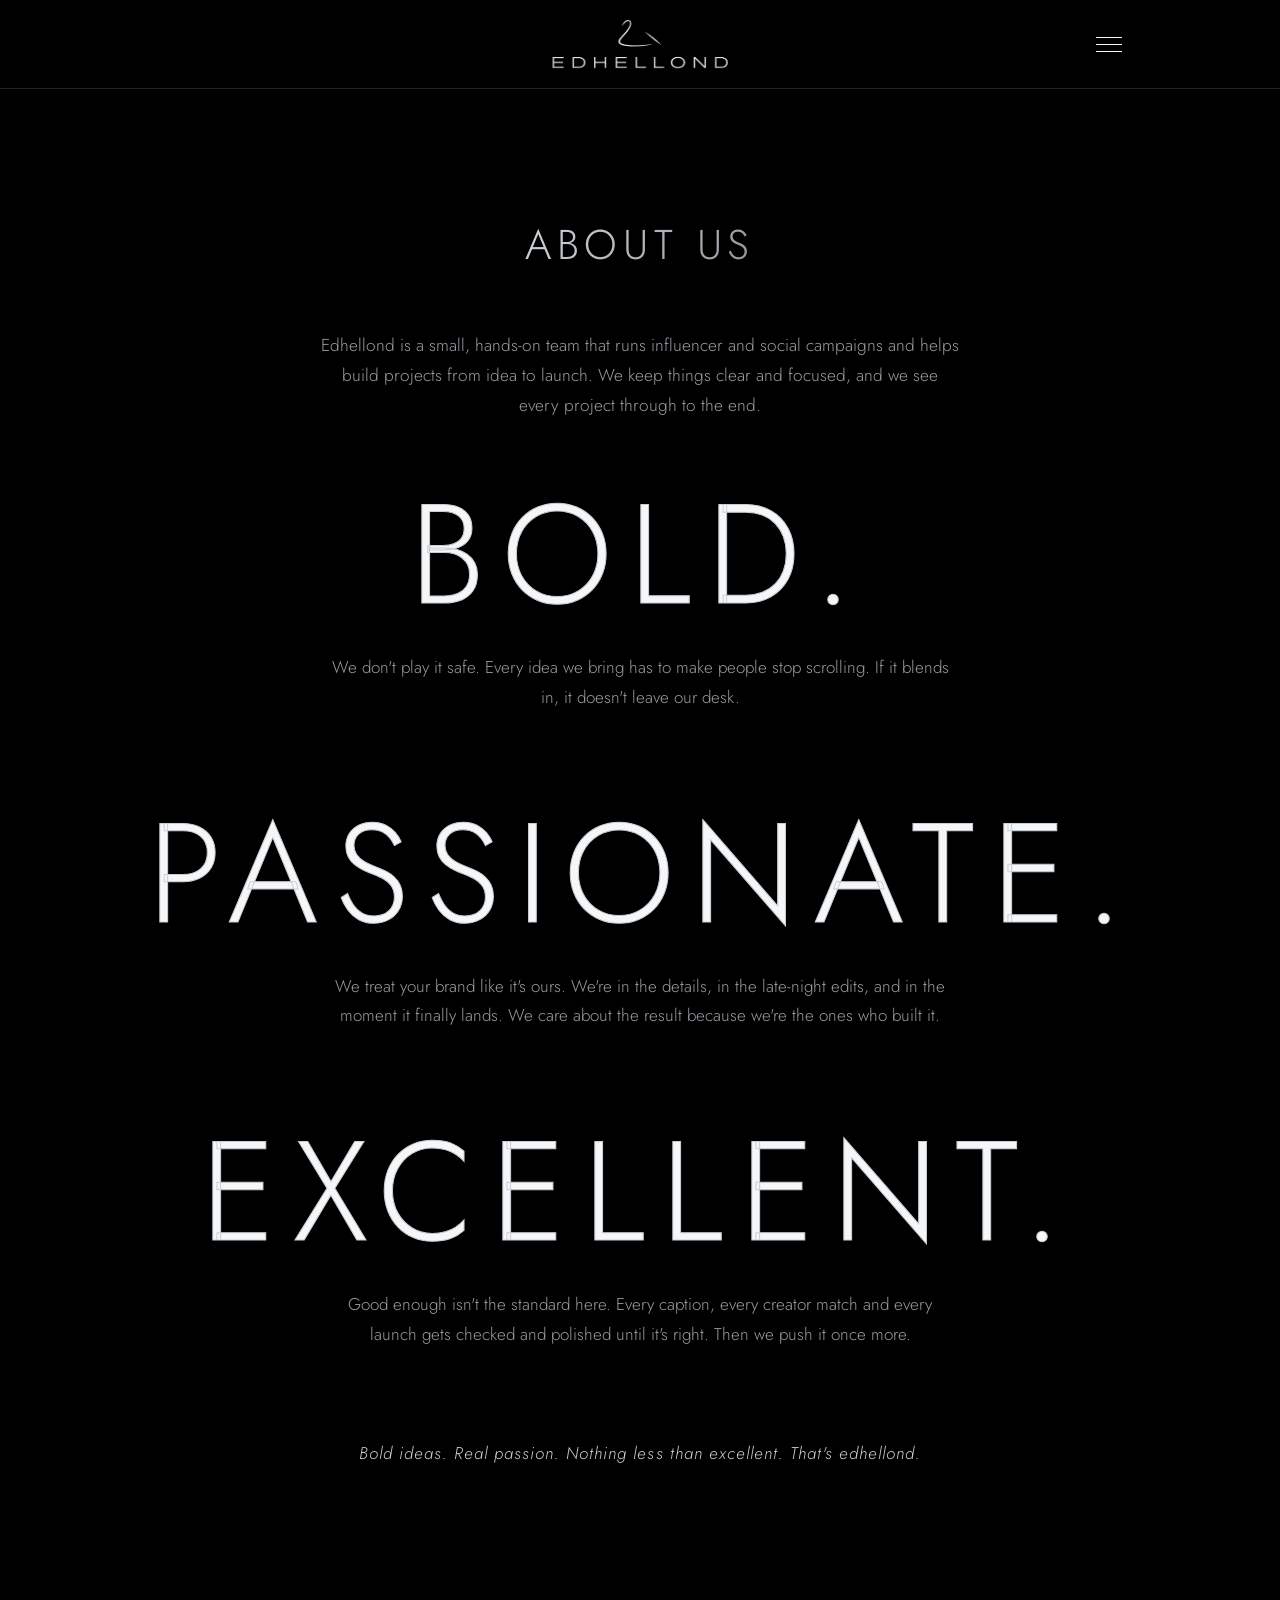
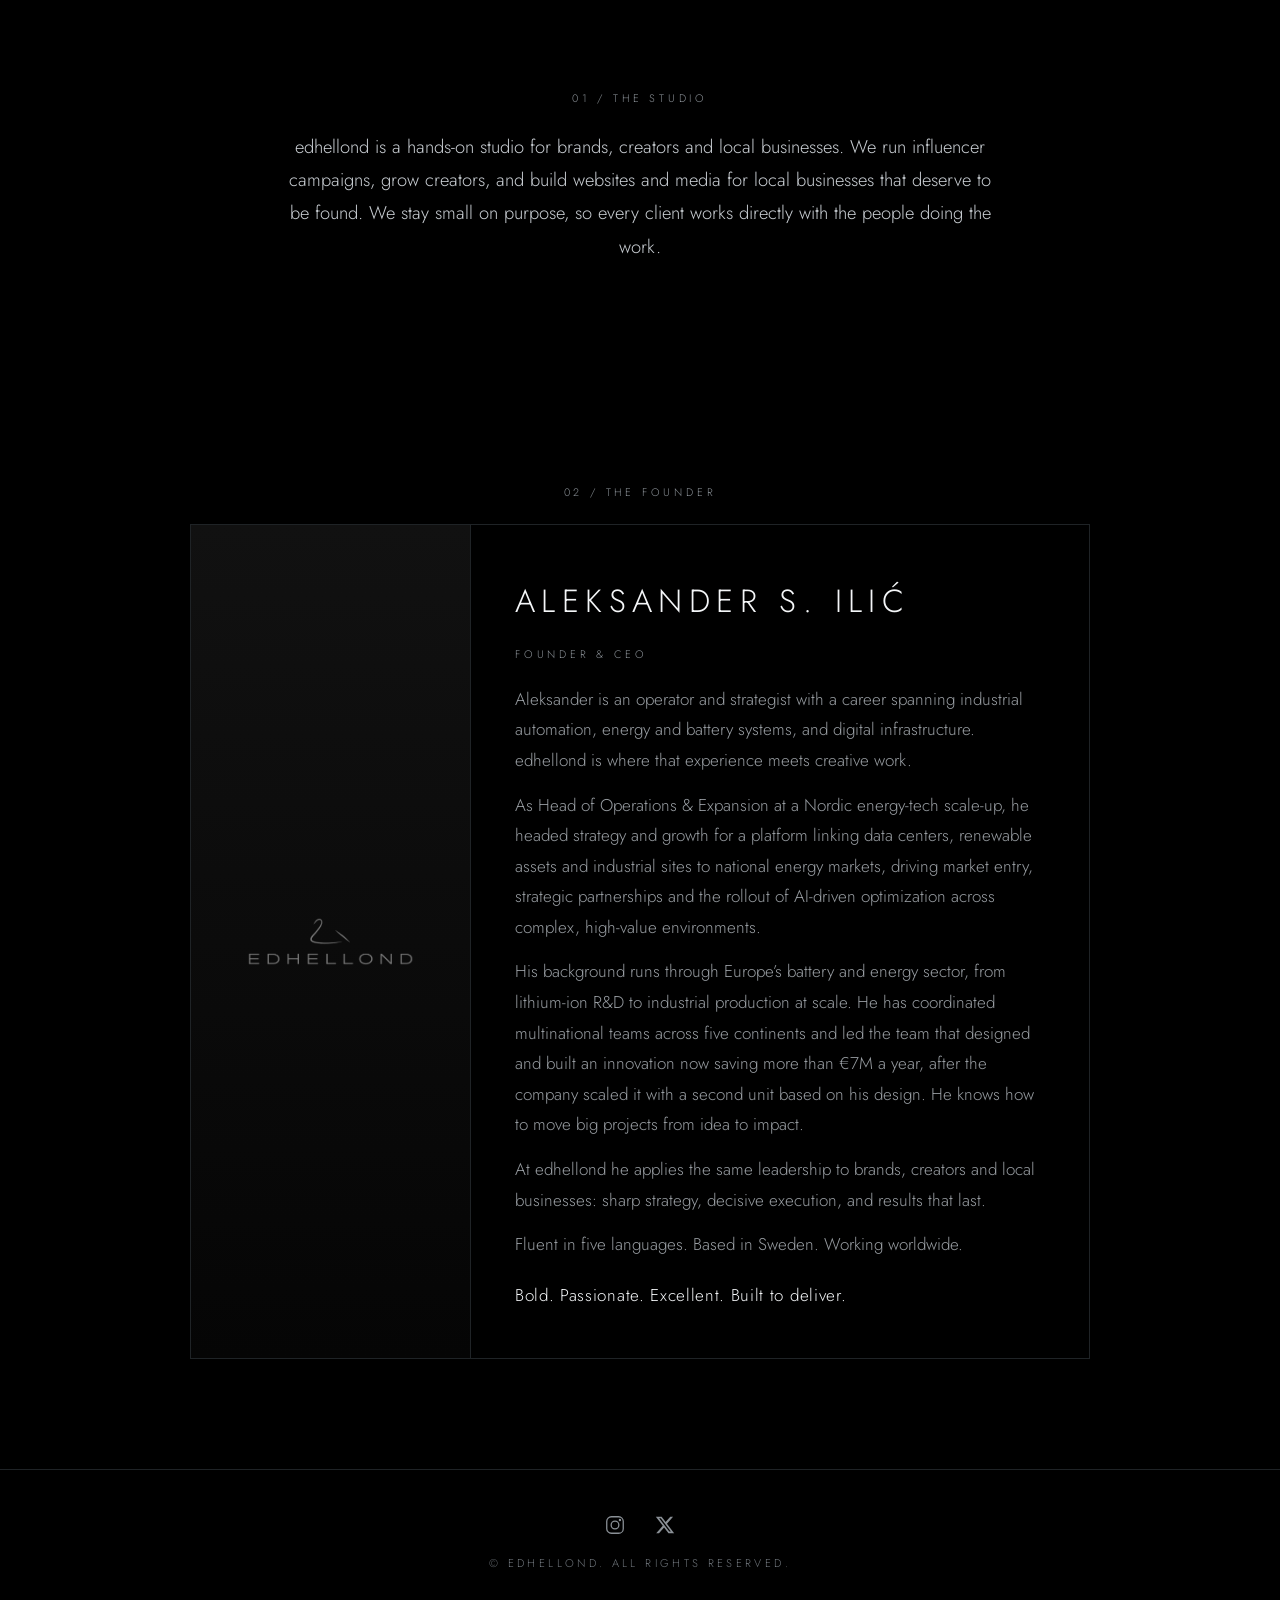
==== commit b7f7ea82: "Founder bio: past tense" ====
--- a/about.html
+++ b/about.html
@@ -67,7 +67,7 @@
             <h3>Aleksander S. Ilić</h3>
             <span class="role">Founder &amp; CEO</span>
             <p>Aleksander is an operator and strategist with a career spanning industrial automation, energy and battery systems, and digital infrastructure. edhellond is where that experience meets creative work.</p>
-            <p>As Head of Operations &amp; Expansion at a Nordic energy-tech scale-up, he leads strategy and growth for a platform that links data centers, renewable assets and industrial sites to national energy markets. He drives market entry, strategic partnerships and the rollout of AI-driven optimization across complex, high-value operations.</p>
+            <p>As Head of Operations &amp; Expansion at a Nordic energy-tech scale-up, he headed strategy and growth for a platform linking data centers, renewable assets and industrial sites to national energy markets, driving market entry, strategic partnerships and the rollout of AI-driven optimization across complex, high-value environments.</p>
             <p>His background runs through Europe’s battery and energy sector, from lithium-ion R&amp;D to industrial production at scale. He has coordinated multinational teams across five continents and led the team that designed and built an innovation now saving more than €7M a year, after the company scaled it with a second unit based on his design. He knows how to move big projects from idea to impact.</p>
             <p>At edhellond he applies the same leadership to brands, creators and local businesses: sharp strategy, decisive execution, and results that last.</p>
             <p>Fluent in five languages. Based in Sweden. Working worldwide.</p>
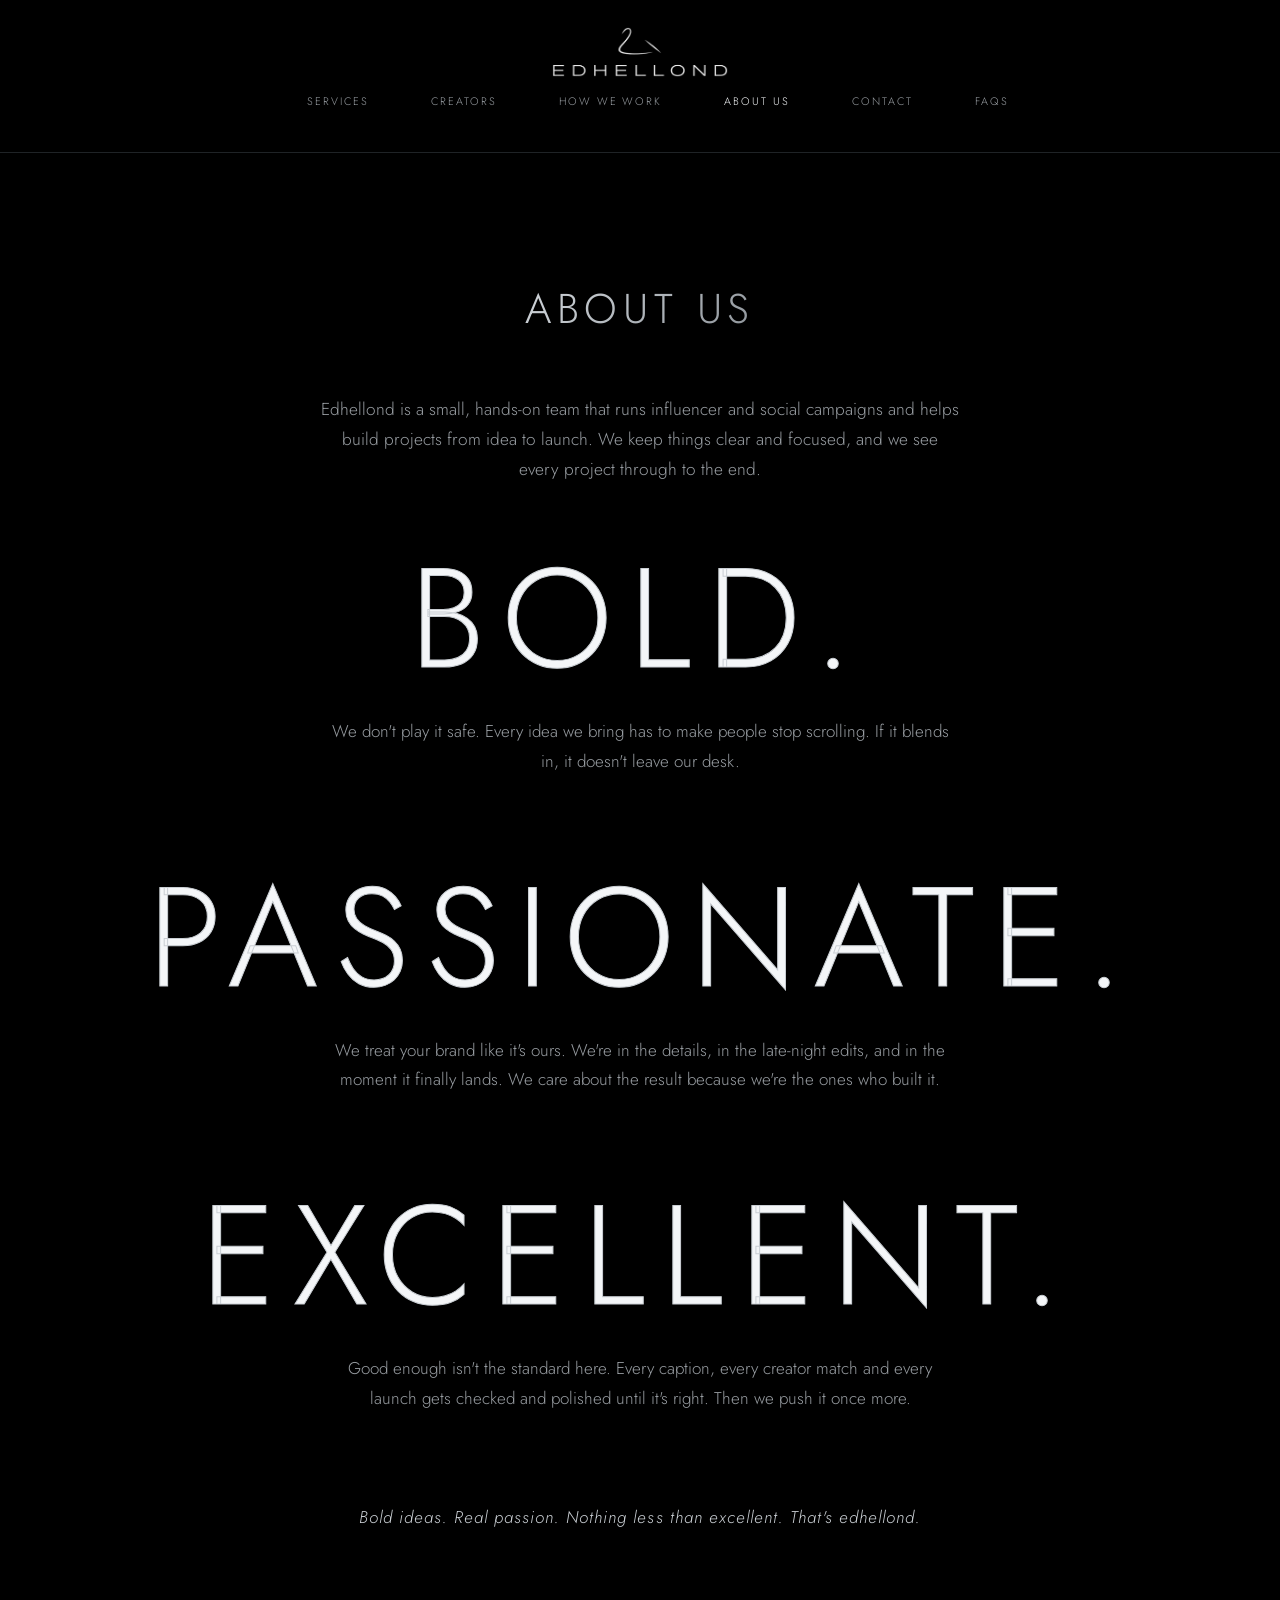
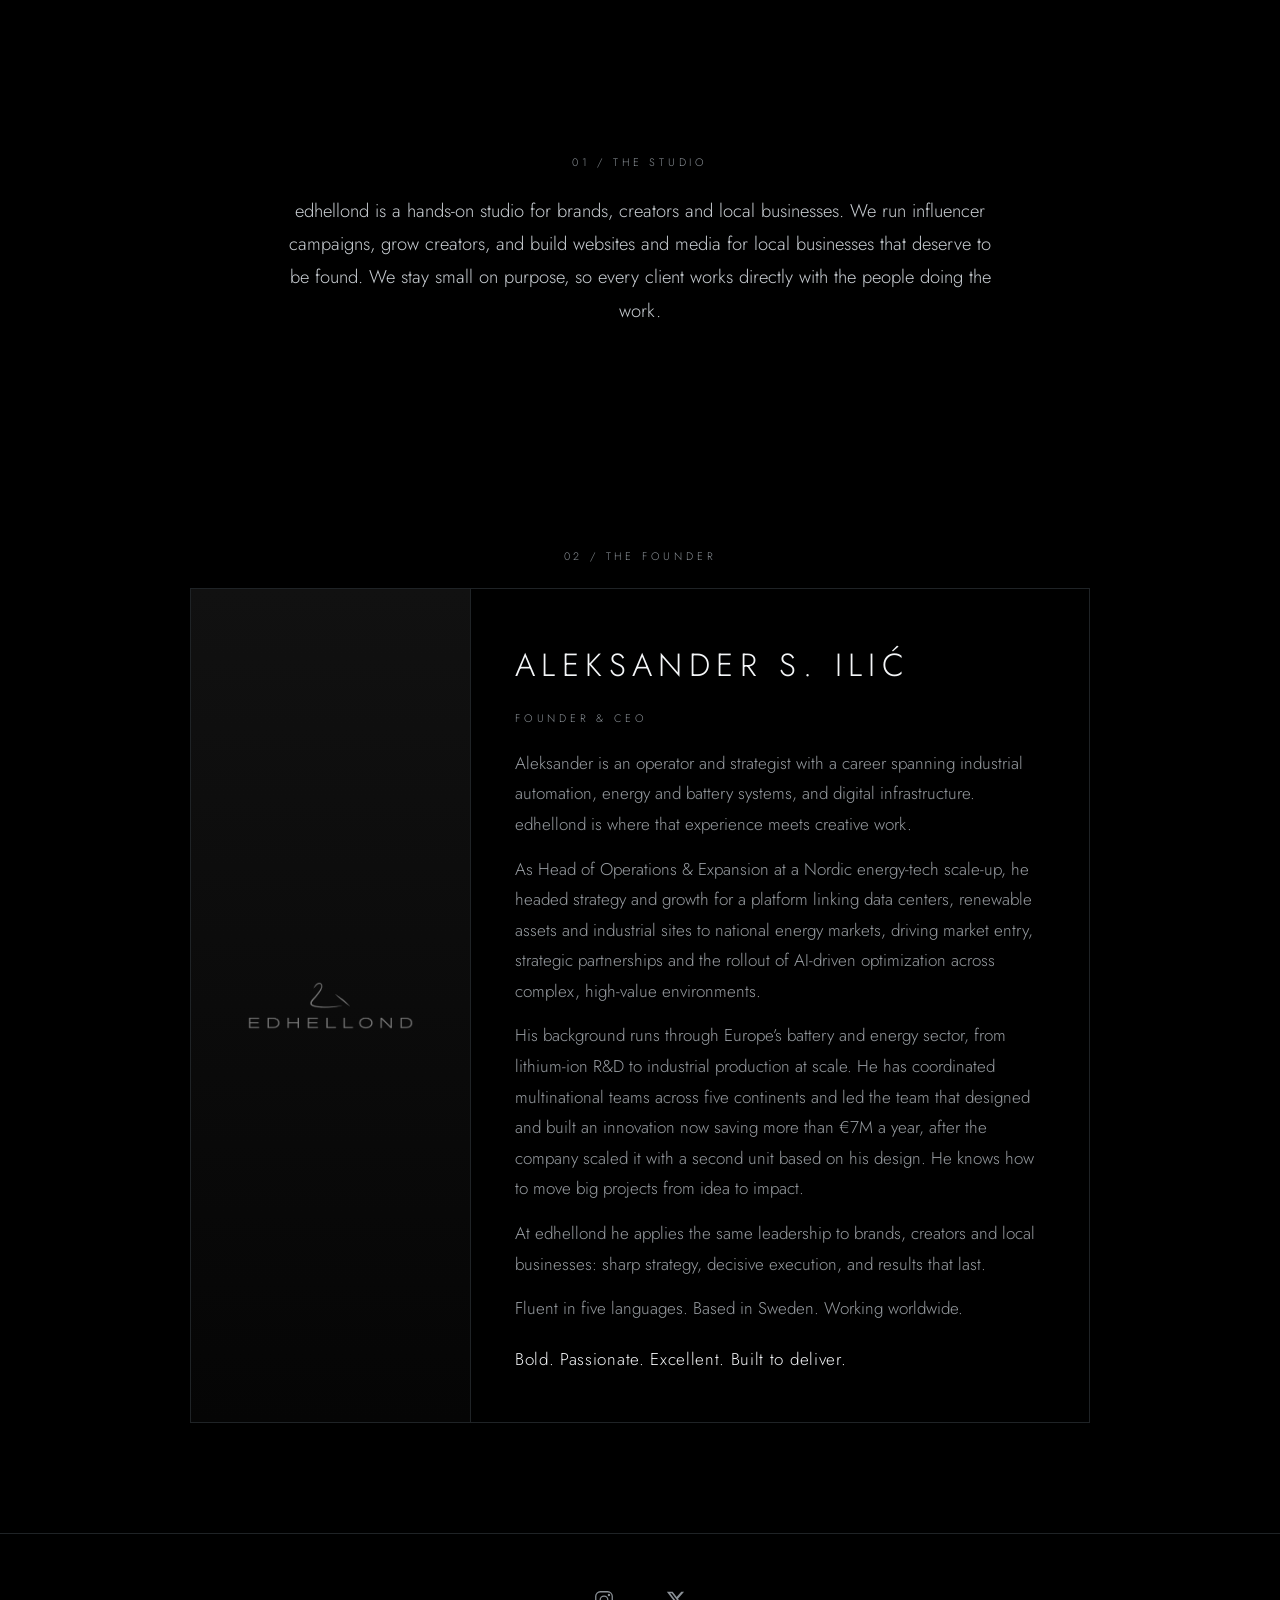
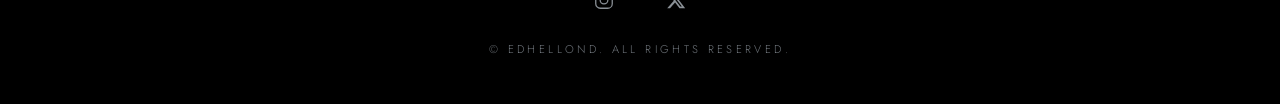
==== commit 3ef3140e: "Desktop nav, brighter Work labels, and accessibility fixes Show a text nav under the logo from 1024p" ====
--- a/about.html
+++ b/about.html
@@ -5,11 +5,11 @@
   <meta name="viewport" content="width=device-width, initial-scale=1.0">
   <title>About us | edhellond studio</title>
   <link rel="icon" href="/assets/logo.png">
-  <meta name="description" content="Edhellond helps with influencer marketing, social media management, and project development. From campaigns to custom builds.">
+  <meta name="description" content="Meet Aleksander S. Ilić, founder of edhellond studio: influencer campaigns, creator growth and websites for local businesses.">
   <link rel="preconnect" href="https://fonts.googleapis.com">
   <link href="https://fonts.googleapis.com/css2?family=Jost:wght@300;400&display=swap" rel="stylesheet">
   <link href="https://fonts.googleapis.com/css2?family=Montserrat:wght@300&text=J&display=swap" rel="stylesheet">
-  <link rel="stylesheet" href="/styles.css?v=15">
+  <link rel="stylesheet" href="/styles.css?v=18">
   <link rel="canonical" href="https://edhellond.com/about.html">
   <meta property="og:type" content="website">
   <meta property="og:site_name" content="Edhellond">
@@ -24,18 +24,28 @@
   <meta name="twitter:title" content="Campaigns that move people. Projects that actually ship.">
   <meta name="twitter:description" content="Edhellond runs influencer campaigns, builds projects, and gets local businesses online with websites, Google and socials. Bold. Passionate. Excellent.">
   <meta name="twitter:image" content="https://edhellond.com/assets/share.png">
+<script>document.documentElement.classList.add("js")</script>
 </head>
 <body>
+  <a class="skip" href="#content">Skip to content</a>
   <header>
-    <div class="container" style="display:flex; justify-content:space-between; align-items:center;">
+    <div class="container header-bar">
       <a href="/" class="logo"><img src="/assets/logo.png" alt="Edhellond"></a>
-      <nav style="display:flex; align-items:center;">
-        <button class="menu-btn" aria-label="Open menu"><span></span><span></span><span></span></button>
+      <nav class="top-nav">
+        <div class="desk-nav">
+          <a href="/services.html">Services</a>
+          <a href="/creators.html">Creators</a>
+          <a href="/how.html">How we work</a>
+          <a href="/about.html" aria-current="page">About us</a>
+          <a href="/contact.html">Contact</a>
+          <a href="/faq.html">FAQs</a>
+        </div>
+        <button class="menu-btn" type="button" aria-label="Open menu" aria-expanded="false"><span></span><span></span><span></span></button>
       </nav>
     </div>
   </header>
 
-  <main>
+  <main id="content">
     <section class="page">
       <div class="container">
         <h1>About us</h1>
@@ -98,7 +108,7 @@
   <script>
     (function(){
       var menu=document.querySelector('.side-menu'),bd=document.querySelector('.backdrop'),btn=document.querySelector('.menu-btn'),pinned=false,t;
-      function set(o){menu.classList.toggle('open',o);bd.classList.toggle('open',o&&pinned);}
+      function set(o){menu.classList.toggle('open',o);bd.classList.toggle('open',o&&pinned);if(btn)btn.setAttribute('aria-expanded',o?'true':'false');}
       function enter(){clearTimeout(t);if(!pinned)set(true);}
       function leave(){if(pinned)return;t=setTimeout(function(){set(false);},250);}
       window.toggleMenu=function(o){pinned=!!o;set(!!o);};
--- a/styles.css
+++ b/styles.css
@@ -146,15 +146,22 @@
     .steps div::before { counter-increment:s; content:"0" counter(s); display:block; font-size:2.4rem; color:transparent; -webkit-text-stroke:1px var(--silver); margin-bottom:14px; }
     .steps h3 { font-weight:400; font-size:.9rem; letter-spacing:.22em; text-transform:uppercase; color:var(--silver-hi); margin-bottom:12px; }
     .steps p { color:var(--muted); }
-    .reveal { opacity:0; transform:translateY(30px); transition: opacity 1s ease, transform 1s ease; }
-    .reveal.in { opacity:1; transform:none; }
+    .reveal { opacity:1; transform:none; transition: opacity 1s ease, transform 1s ease; }
+    .js .reveal { opacity:0; transform:translateY(30px); }
+    .js .reveal.in { opacity:1; transform:none; }
     .social { display:flex; gap:28px; justify-content:center; margin-top:28px; font-size:.75rem; letter-spacing:.3em; text-transform:uppercase; }
     .social a { color:var(--silver); text-decoration:none; border-bottom:1px solid var(--silver-lo); padding-bottom:4px; }
     .social .soon { color:var(--silver-lo); }
     footer .social { margin:0 0 18px; }
     .logo img { animation: shimmer 6s ease-in-out infinite; }
     @keyframes shimmer { 0%,100%{filter:brightness(1)} 50%{filter:brightness(1.35)} }
-    @media (prefers-reduced-motion: reduce){ .reveal,.hero h1 .ln{opacity:1;transform:none;animation:none} .ticker .track,.logo img{animation:none} }
+    @media (prefers-reduced-motion: reduce){
+      html { scroll-behavior: auto; }
+      body { animation: none; }
+      .reveal,.js .reveal,.js .reveal.in,.hero h1 .ln{opacity:1;transform:none;animation:none}
+      .ticker .track,.logo img,.hero::after{animation:none}
+      .hero::after{opacity:.14;transform:translateX(35%) skewX(-18deg)}
+    }
     #creators .card:last-child { grid-column: 1 / -1; }
     .hero h1 .ln, .hero h1 .j { background: var(--metal); -webkit-background-clip: text; background-clip: text; color: transparent; }
     .services.four { grid-template-columns: repeat(auto-fit, minmax(220px, 1fr)); }
@@ -192,5 +199,103 @@
     .ftext .role { display:block; margin-top:-4px; font-size:.68rem; letter-spacing:.35em; text-transform:uppercase; color:#8a9096; margin-bottom:20px; }
     .ftext h3 { font-weight:300; font-size:2rem; letter-spacing:.2em; text-transform:uppercase; color:#f4f6f8; margin-bottom:20px; }
     .ftext p { color:var(--muted); line-height:1.8; }
-    @media (max-width:700px){ .fcard{grid-template-columns:1fr} .fimg{border-right:0;border-bottom:1px solid var(--border);min-height:200px} }
+    @media (max-width:700px){ .fcard{grid-template-columns:1fr} .fimg{border-right:0;border-bottom:1px solid var(--border);min-height:200px} .ftext h3{font-size:1.15rem;letter-spacing:.1em} }
     .ftext p + p { margin-top:14px; } .ftext .sign { color:#f4f6f8; margin-top:20px; letter-spacing:.04em; }
+
+    /* v17: hero silver sweep, Work strip, Brief/Build/Launch */
+    .hero { position: relative; overflow: hidden; }
+    .hero::after {
+      content: "";
+      position: absolute;
+      top: 6%;
+      left: 0;
+      width: 42%;
+      height: 58%;
+      background: linear-gradient(105deg, transparent 0%, rgba(244,246,248,0) 32%, rgba(244,246,248,0.3) 50%, rgba(244,246,248,0) 68%, transparent 100%);
+      transform: translateX(-90%) skewX(-18deg);
+      pointer-events: none;
+      z-index: 1;
+      animation: hero-sweep 8s cubic-bezier(0.77, 0, 0.175, 1) 1.15s infinite;
+    }
+    .hero .container { position: relative; z-index: 2; }
+    @keyframes hero-sweep {
+      0% { transform: translateX(-90%) skewX(-18deg); opacity: 0; }
+      8% { opacity: 1; }
+      42% { transform: translateX(280%) skewX(-18deg); opacity: .65; }
+      43%, 100% { transform: translateX(280%) skewX(-18deg); opacity: 0; }
+    }
+    .work-grid {
+      display: grid;
+      grid-template-columns: repeat(3, 1fr);
+      gap: 28px;
+    }
+    .work-card { text-align: center; min-width: 0; }
+    .work-visual {
+      position: relative;
+      aspect-ratio: 4 / 5;
+      overflow: hidden;
+      border: 1px solid var(--border);
+      background:
+        linear-gradient(180deg, #2c2e31 0%, #0a0a0a 100%),
+        repeating-linear-gradient(135deg, rgba(201,206,211,0.05) 0 1px, transparent 1px 7px);
+      margin: 0 0 22px;
+    }
+    .work-visual img {
+      width: 100%;
+      height: 100%;
+      object-fit: cover;
+      display: block;
+      filter: grayscale(1);
+    }
+    .work-label {
+      font-size: .68rem;
+      letter-spacing: .35em;
+      text-transform: uppercase;
+      color: #8a9096;
+      margin-bottom: 10px;
+    }
+    .work-card h3 {
+      font-weight: 300;
+      font-size: .92rem;
+      letter-spacing: .12em;
+      text-transform: uppercase;
+      color: var(--silver-hi);
+      line-height: 1.45;
+    }
+    @media (max-width: 800px) {
+      .work-grid { grid-template-columns: 1fr; max-width: 420px; margin: 0 auto; }
+    }
+    .process-steps { gap: 0; }
+    .process-steps div { border-top: 0; padding: 0 32px; border-left: 1px solid var(--border); }
+    .process-steps div:first-child { border-left: 0; padding-left: 0; }
+    .process-steps div:last-child { padding-right: 0; }
+    @media (max-width: 700px) {
+      .process-steps { gap: 28px; }
+      .process-steps div { border-left: 0; border-top: 1px solid var(--silver-lo); padding: 26px 0 0; }
+      .process-steps div:first-child { padding-top: 26px; }
+    }
+
+    /* accessibility + desktop nav (review fixes) */
+    .skip { position:absolute; left:12px; top:-80px; z-index:200; background:#f4f6f8; color:#000; padding:10px 14px; text-decoration:none; font-size:.75rem; letter-spacing:.12em; text-transform:uppercase; }
+    .skip:focus { top:12px; }
+    .header-bar { display:flex; justify-content:space-between; align-items:center; }
+    .top-nav { display:flex; align-items:center; }
+    .desk-nav { display:none; }
+    .desk-nav a { color:var(--muted); text-decoration:none; font-size:.62rem; letter-spacing:.16em; text-transform:uppercase; min-height:44px; display:inline-flex; align-items:center; padding:0 8px; }
+    .desk-nav a:hover, .desk-nav a[aria-current="page"] { color:var(--silver-hi); }
+    .menu-btn { min-width:44px; min-height:44px; align-items:center; justify-content:center; }
+    .menu-close { min-width:44px; min-height:44px; display:inline-flex; align-items:center; justify-content:center; }
+    .social a { min-width:44px; min-height:44px; align-items:center; justify-content:center; }
+    :focus-visible { outline:2px solid #f4f6f8; outline-offset:3px; }
+    .btn:focus-visible { outline:2px solid #f4f6f8; outline-offset:3px; }
+    @media (min-width: 1024px) {
+      .menu-btn { display:none; }
+      header .container.header-bar { flex-wrap:wrap; justify-content:center !important; min-height:auto; padding-top:8px; padding-bottom:10px; }
+      header .logo { position:relative; left:auto; top:auto; transform:none; margin:0 auto 2px; }
+      .top-nav { width:100%; justify-content:center; }
+      .desk-nav { display:flex; align-items:center; flex-wrap:wrap; justify-content:center; gap:0 4px; max-width:none; width:100%; }
+    }
+    @media (min-width: 1280px) {
+      .desk-nav { gap:0 6px; }
+      .desk-nav a { font-size:.68rem; letter-spacing:.18em; padding:0 10px; }
+    }
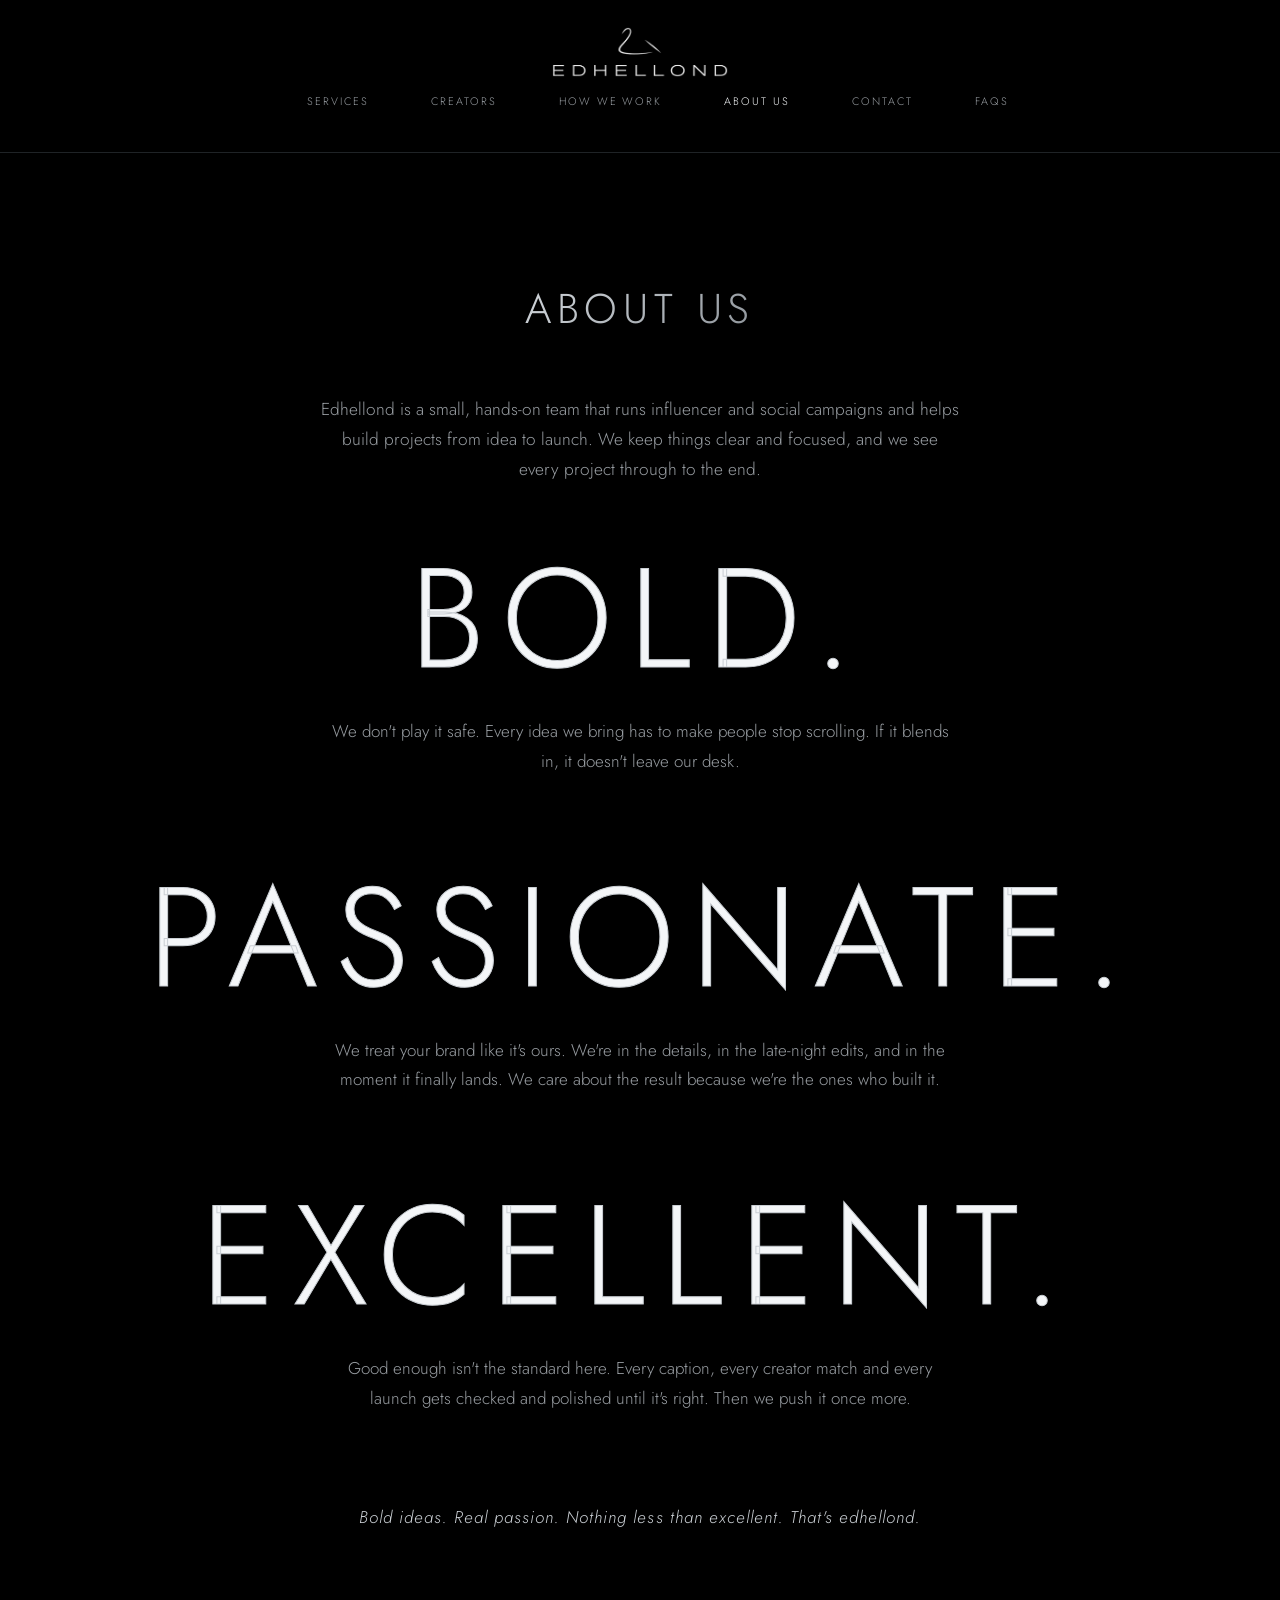
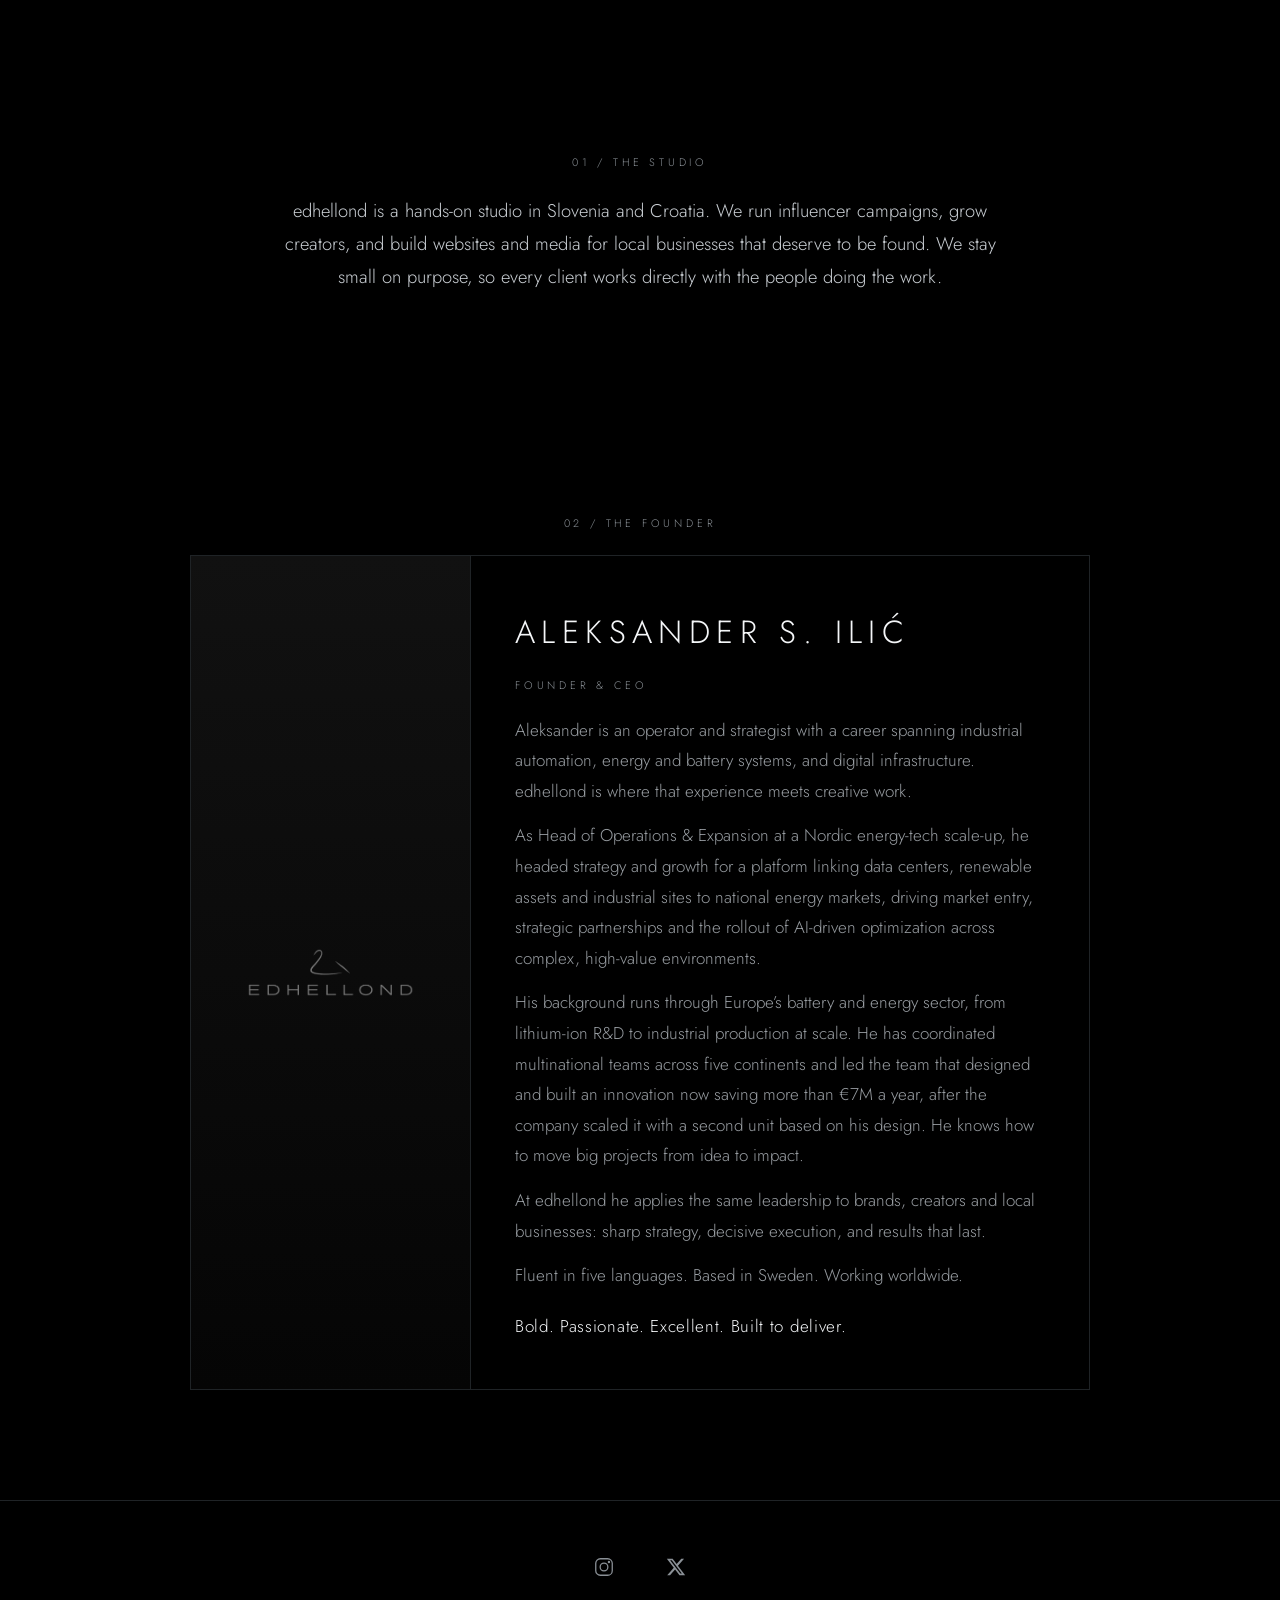
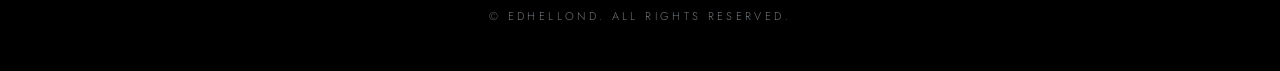
==== commit 04deb57a: "SEO: state SI/HR markets, clean URLs, 404, and entity markup Point canonicals, social tags, sitemap " ====
--- a/about.html
+++ b/about.html
@@ -3,26 +3,26 @@
 <head>
   <meta charset="UTF-8">
   <meta name="viewport" content="width=device-width, initial-scale=1.0">
-  <title>About us | edhellond studio</title>
+  <title>About edhellond | founder Aleksander S. Ilić</title>
   <link rel="icon" href="/assets/logo.png">
-  <meta name="description" content="Meet Aleksander S. Ilić, founder of edhellond studio: influencer campaigns, creator growth and websites for local businesses.">
+  <meta name="description" content="Meet Aleksander S. Ilić, founder of edhellond: campaigns, creator growth and websites for businesses in Slovenia and Croatia.">
   <link rel="preconnect" href="https://fonts.googleapis.com">
   <link href="https://fonts.googleapis.com/css2?family=Jost:wght@300;400&display=swap" rel="stylesheet">
   <link href="https://fonts.googleapis.com/css2?family=Montserrat:wght@300&text=J&display=swap" rel="stylesheet">
   <link rel="stylesheet" href="/styles.css?v=18">
-  <link rel="canonical" href="https://edhellond.com/about.html">
+  <link rel="canonical" href="https://edhellond.com/about">
   <meta property="og:type" content="website">
   <meta property="og:site_name" content="Edhellond">
-  <meta property="og:title" content="Campaigns that move people. Projects that actually ship.">
-  <meta property="og:description" content="Edhellond runs influencer campaigns, builds projects, and gets local businesses online with websites, Google and socials. Bold. Passionate. Excellent.">
-  <meta property="og:url" content="https://edhellond.com/about.html">
+  <meta property="og:title" content="About edhellond | founder Aleksander S. Ilić">
+  <meta property="og:description" content="Meet Aleksander S. Ilić, founder of edhellond: campaigns, creator growth and websites for businesses in Slovenia and Croatia.">
+  <meta property="og:url" content="https://edhellond.com/about">
   <meta property="og:image" content="https://edhellond.com/assets/share.png">
   <meta property="og:image:width" content="1200">
   <meta property="og:image:height" content="630">
   <meta name="twitter:card" content="summary_large_image">
   <meta name="twitter:site" content="@edhellondstudio">
-  <meta name="twitter:title" content="Campaigns that move people. Projects that actually ship.">
-  <meta name="twitter:description" content="Edhellond runs influencer campaigns, builds projects, and gets local businesses online with websites, Google and socials. Bold. Passionate. Excellent.">
+  <meta name="twitter:title" content="About edhellond | founder Aleksander S. Ilić">
+  <meta name="twitter:description" content="Meet Aleksander S. Ilić, founder of edhellond: campaigns, creator growth and websites for businesses in Slovenia and Croatia.">
   <meta name="twitter:image" content="https://edhellond.com/assets/share.png">
 <script>document.documentElement.classList.add("js")</script>
 </head>
@@ -33,12 +33,12 @@
       <a href="/" class="logo"><img src="/assets/logo.png" alt="Edhellond"></a>
       <nav class="top-nav">
         <div class="desk-nav">
-          <a href="/services.html">Services</a>
-          <a href="/creators.html">Creators</a>
-          <a href="/how.html">How we work</a>
-          <a href="/about.html" aria-current="page">About us</a>
-          <a href="/contact.html">Contact</a>
-          <a href="/faq.html">FAQs</a>
+          <a href="/services">Services</a>
+          <a href="/creators">Creators</a>
+          <a href="/how">How we work</a>
+          <a href="/about" aria-current="page">About us</a>
+          <a href="/contact">Contact</a>
+          <a href="/faq">FAQs</a>
         </div>
         <button class="menu-btn" type="button" aria-label="Open menu" aria-expanded="false"><span></span><span></span><span></span></button>
       </nav>
@@ -64,7 +64,7 @@
     <section class="studio">
       <div class="container reveal">
         <span class="chap">01 / The studio</span>
-        <p class="lead">edhellond is a hands-on studio for brands, creators and local businesses. We run influencer campaigns, grow creators, and build websites and media for local businesses that deserve to be found. We stay small on purpose, so every client works directly with the people doing the work.</p>
+        <p class="lead">edhellond is a hands-on studio in Slovenia and Croatia. We run influencer campaigns, grow creators, and build websites and media for local businesses that deserve to be found. We stay small on purpose, so every client works directly with the people doing the work.</p>
       </div>
     </section>
 
@@ -98,12 +98,12 @@
   <div class="backdrop" onclick="toggleMenu(false)"></div>
   <aside class="side-menu" aria-label="Menu">
     <div class="top"><img src="/assets/logo.png" alt="Edhellond"><button class="menu-close" aria-label="Close menu" onclick="event.stopPropagation();toggleMenu(false)">&times;</button></div>
-    <a class="item" href="/services.html">Services</a>
-    <a class="item" href="/creators.html">Creators</a>
-    <a class="item" href="/how.html">How we work</a>
-    <a class="item" href="/about.html">About us</a>
-    <a class="item" href="/contact.html">Contact</a>
-    <a class="item" href="/faq.html">FAQs</a>
+    <a class="item" href="/services">Services</a>
+    <a class="item" href="/creators">Creators</a>
+    <a class="item" href="/how">How we work</a>
+    <a class="item" href="/about">About us</a>
+    <a class="item" href="/contact">Contact</a>
+    <a class="item" href="/faq">FAQs</a>
   </aside>
   <script>
     (function(){
